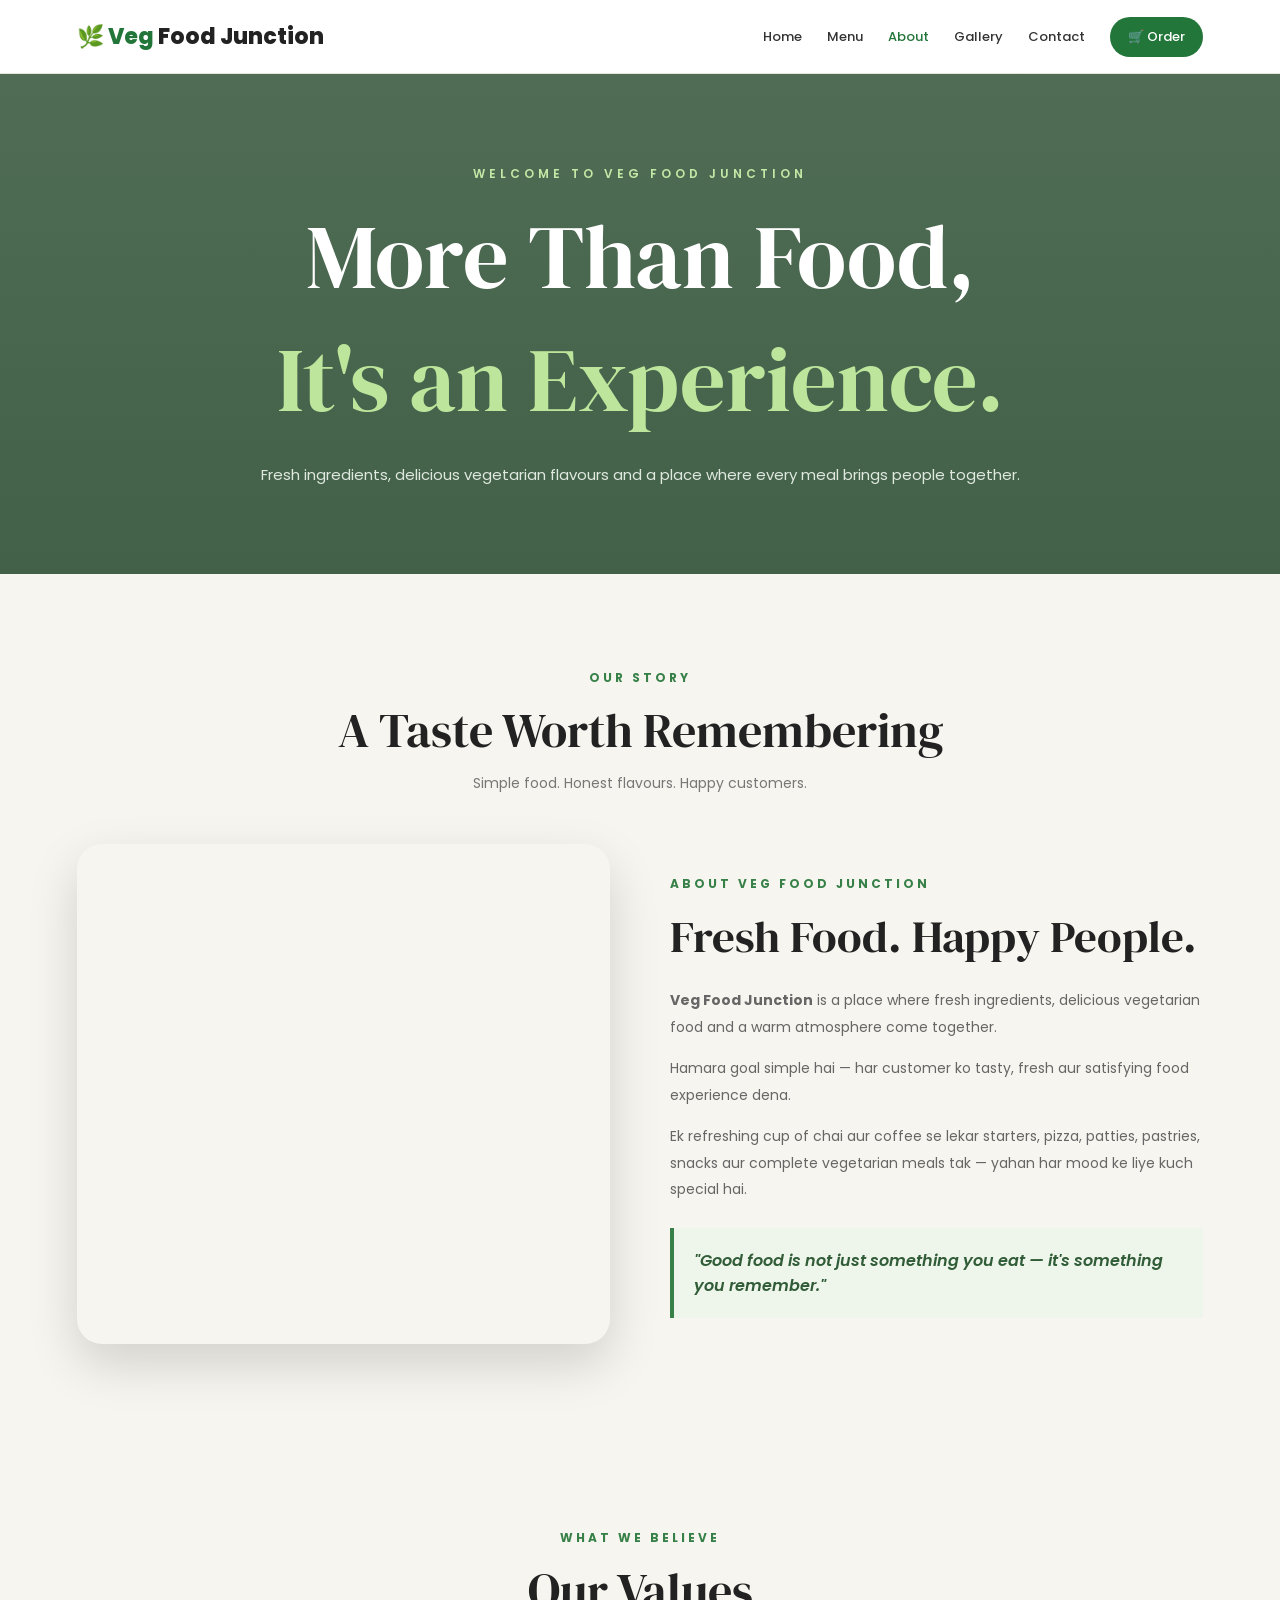
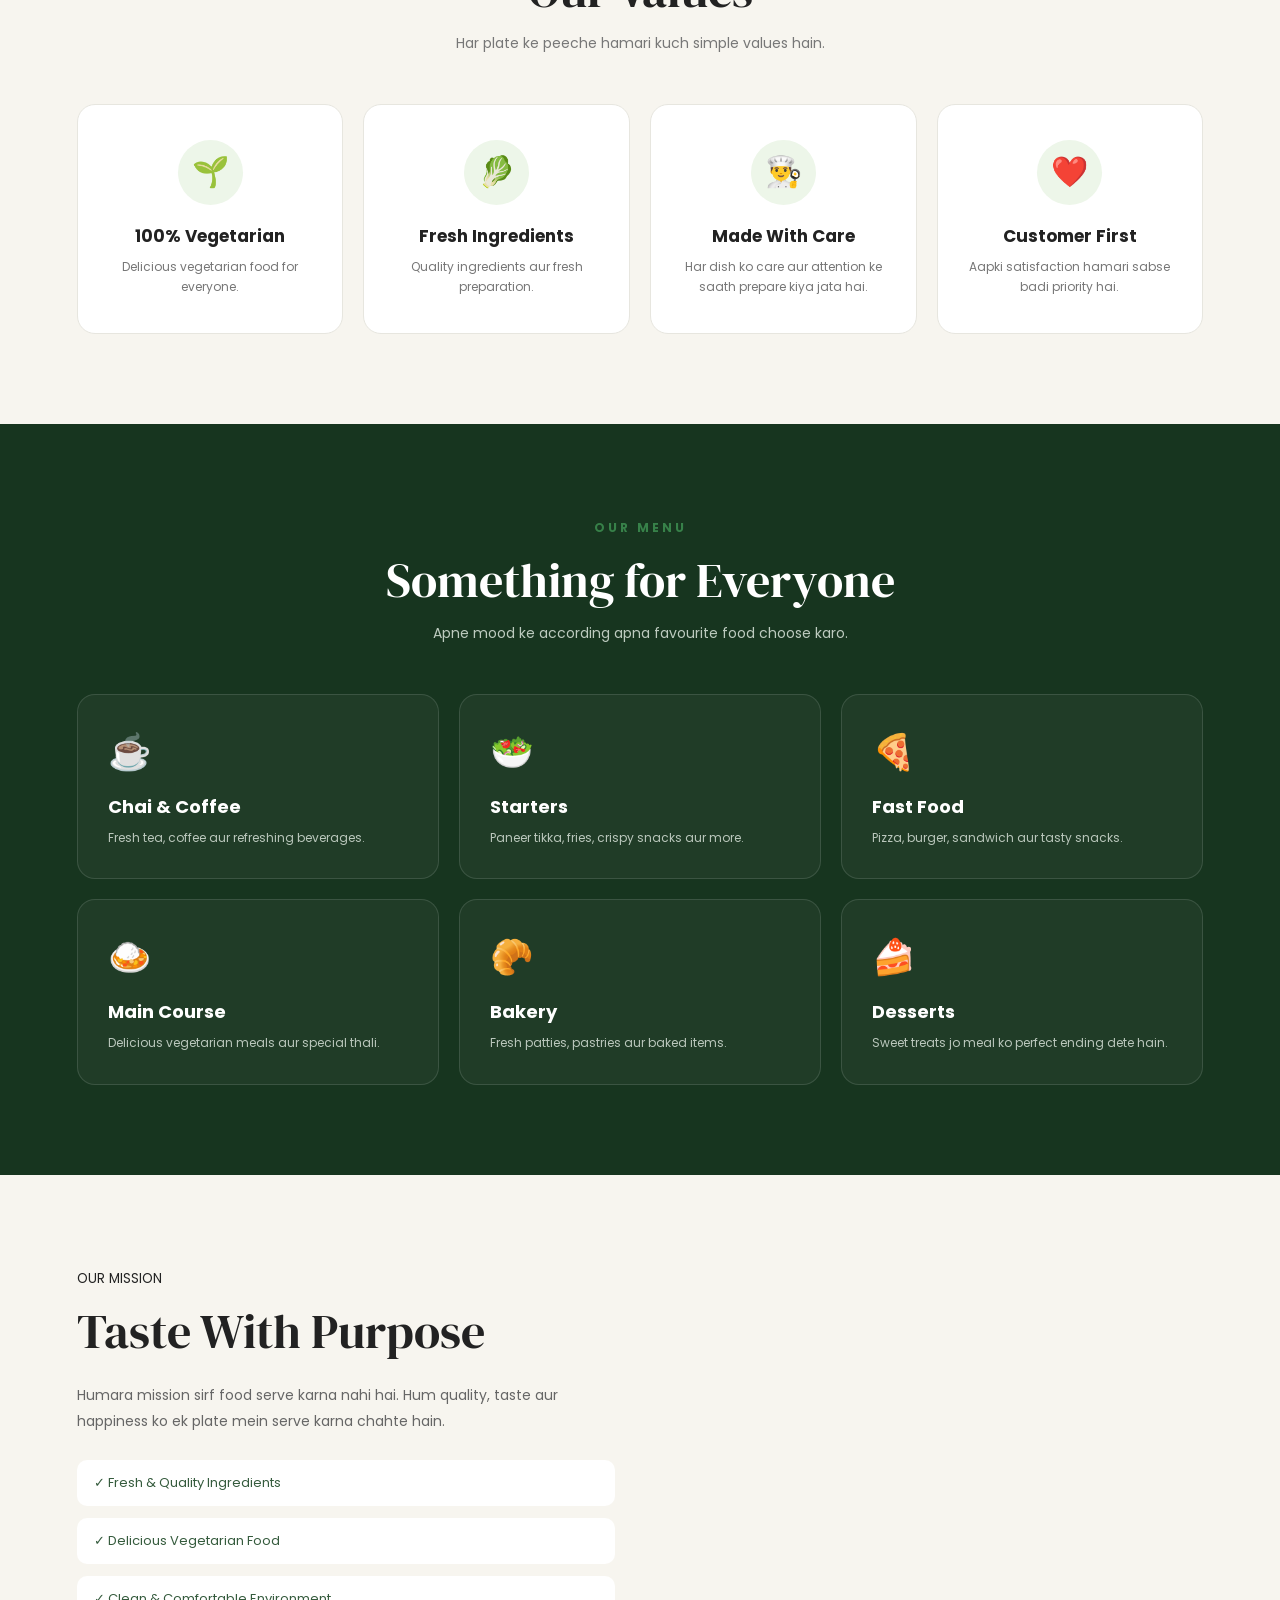
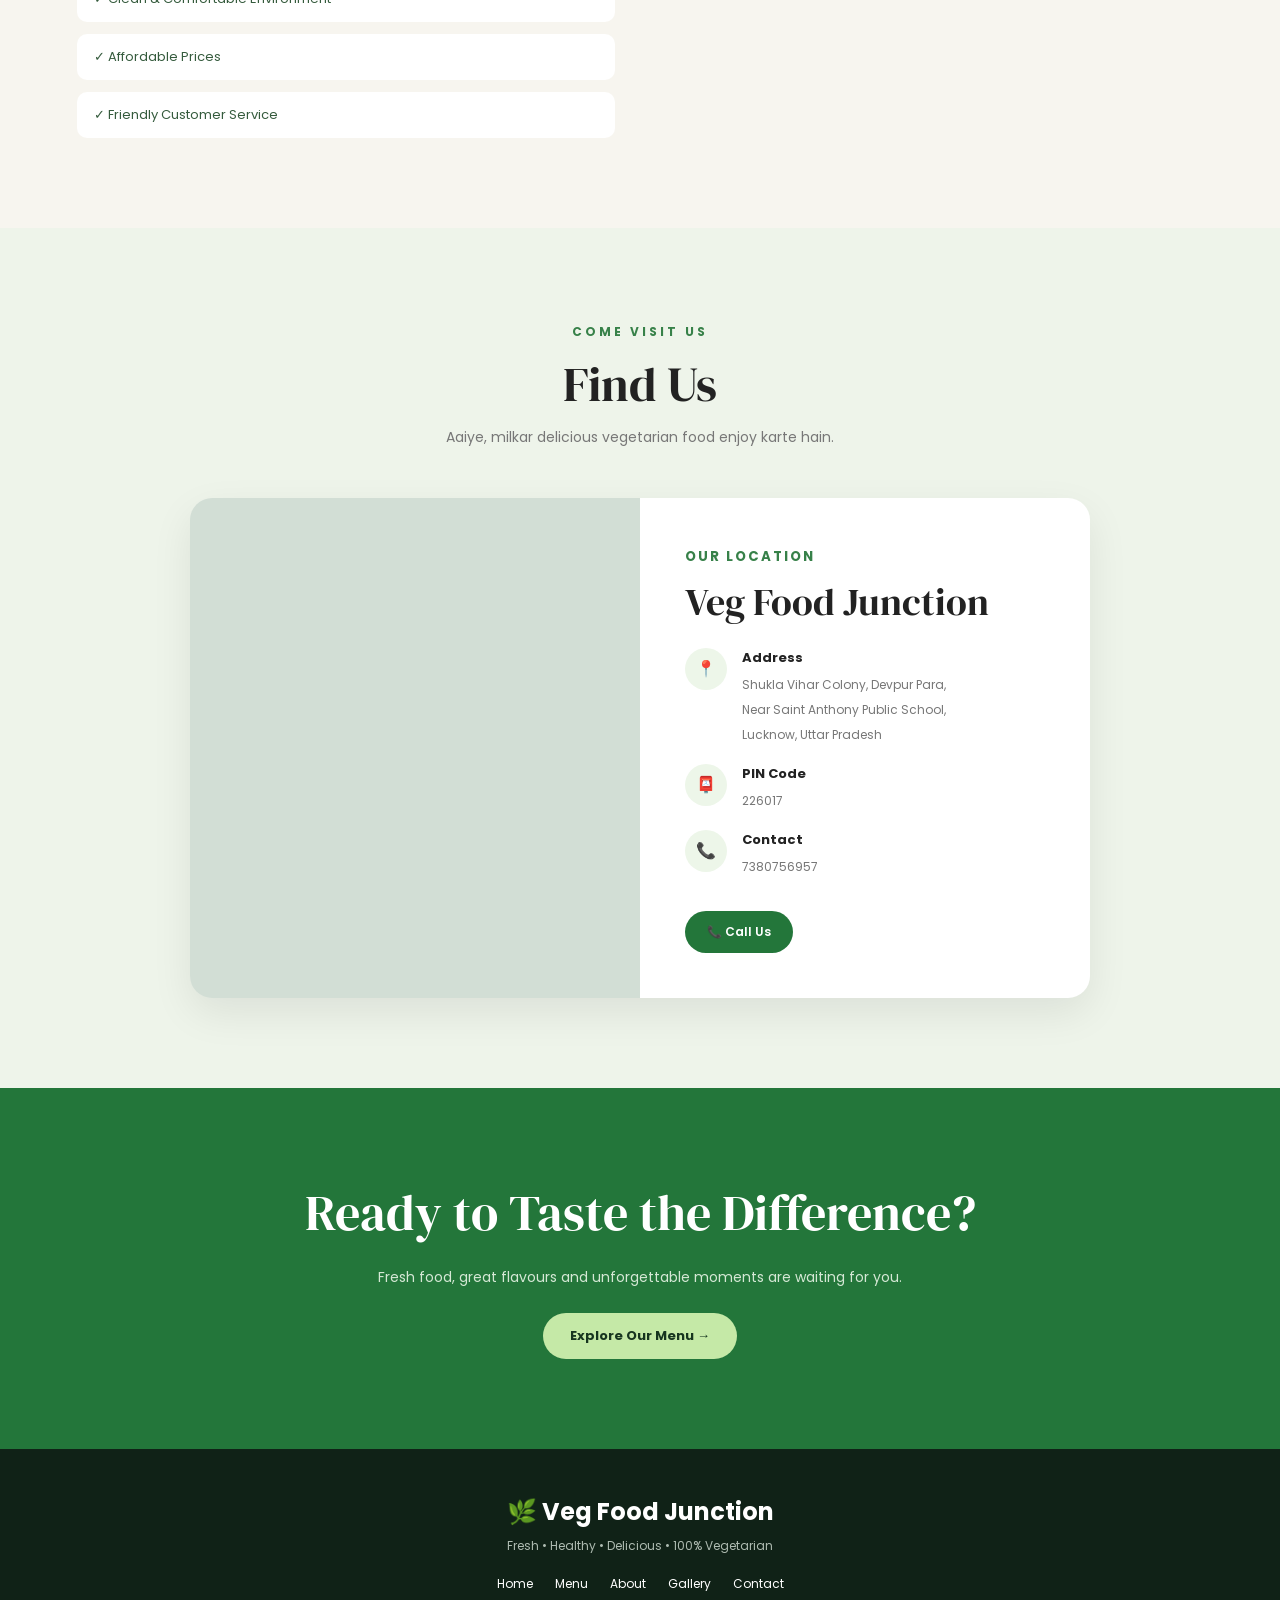
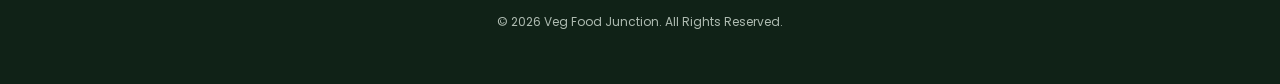
==== about.html @ fdd5e4e9 "Add files via upload" ====
<!DOCTYPE html>
<html lang="en">

<head>

    <meta charset="UTF-8">

    <meta name="viewport"
        content="width=device-width, initial-scale=1.0">

    <title>About Us | Veg Food Junction</title>

    <link rel="preconnect"
        href="https://fonts.googleapis.com">

    <link rel="preconnect"
        href="https://fonts.gstatic.com"
        crossorigin>

    <link href="https://fonts.googleapis.com/css2?family=DM+Serif+Display&family=Poppins:wght@300;400;500;600;700;800&display=swap"
        rel="stylesheet">


    <style>

        * {
            margin: 0;
            padding: 0;
            box-sizing: border-box;
        }

        html {
            scroll-behavior: smooth;
        }

        body {
            font-family: "Poppins", sans-serif;
            background: #f7f5ef;
            color: #222;
        }

        a {
            text-decoration: none;
        }


        /* ===============================
           NAVBAR
        =============================== */

        .navbar {

            height: 74px;

            padding: 0 6%;

            display: flex;

            align-items: center;

            justify-content: space-between;

            background: white;

            border-bottom: 1px solid #e7e4dc;

            position: sticky;

            top: 0;

            z-index: 1000;

        }


        .logo {

            font-size: 22px;

            font-weight: 800;

            color: #23763a;

        }


        .logo span {

            color: #222;

        }


        nav {

            display: flex;

            align-items: center;

            gap: 25px;

        }


        nav a {

            color: #333;

            font-size: 13px;

            font-weight: 500;

            transition: 0.3s;

        }


        nav a:hover,

        nav a.active {

            color: #23763a;

        }


        .order-btn {

            background: #23763a;

            color: white !important;

            padding: 10px 18px;

            border-radius: 30px;

        }


        /* ===============================
           HERO
        =============================== */

        .hero {

            min-height: 500px;

            display: flex;

            align-items: center;

            justify-content: center;

            text-align: center;

            padding: 80px 20px;

            color: white;

            background:

                linear-gradient(

                    rgba(15,55,25,0.72),

                    rgba(15,55,25,0.78)

                ),

                url("https://images.unsplash.com/photo-1515003197210-e0cd71810b5f?auto=format&fit=crop&w=1800&q=85");

            background-size: cover;

            background-position: center;

        }


        .hero-content {

            max-width: 800px;

        }


        .hero small {

            letter-spacing: 4px;

            color: #c4e8a5;

            font-size: 12px;

            font-weight: 600;

        }


        .hero h1 {

            font-family: "DM Serif Display", serif;

            font-size: clamp(55px, 8vw, 90px);

            font-weight: 400;

            margin: 10px 0 20px;

        }


        .hero h1 span {

            color: #bde69c;

        }


        .hero p {

            color: #e0e9e0;

            line-height: 1.8;

            font-size: 15px;

        }


        /* ===============================
           COMMON SECTION
        =============================== */

        .section {

            padding: 90px 6%;

        }


        .container {

            max-width: 1200px;

            margin: auto;

        }


        .section-title {

            text-align: center;

            margin-bottom: 50px;

        }


        .section-title small {

            color: #378149;

            letter-spacing: 3px;

            font-size: 12px;

            font-weight: 700;

        }


        .section-title h2 {

            font-family: "DM Serif Display", serif;

            font-size: 48px;

            font-weight: 400;

            margin: 8px 0 10px;

        }


        .section-title p {

            color: #777;

            font-size: 14px;

        }


        /* ===============================
           ABOUT STORY
        =============================== */

        .about-grid {

            display: grid;

            grid-template-columns: 1fr 1fr;

            gap: 60px;

            align-items: center;

        }


        .about-image {

            height: 500px;

            border-radius: 25px;

            background:

                url("https://images.unsplash.com/photo-1601050690597-df0568f70950?auto=format&fit=crop&w=1000&q=85");

            background-size: cover;

            background-position: center;

            box-shadow:

                0 20px 50px rgba(0,0,0,0.15);

        }


        .about-content small {

            color: #378149;

            font-size: 12px;

            letter-spacing: 3px;

            font-weight: 700;

        }


        .about-content h2 {

            font-family: "DM Serif Display", serif;

            font-size: 45px;

            font-weight: 400;

            margin: 10px 0 20px;

        }


        .about-content p {

            color: #666;

            font-size: 14px;

            line-height: 1.9;

            margin-bottom: 15px;

        }


        .quote {

            margin-top: 25px;

            padding: 20px;

            border-left: 4px solid #378149;

            background: #eef5ea;

            color: #315c38;

            font-weight: 600;

            font-style: italic;

        }


        /* ===============================
           VALUES
        =============================== */

        .values {

            display: grid;

            grid-template-columns:

                repeat(4, 1fr);

            gap: 20px;

        }


        .value-card {

            background: white;

            padding: 35px 25px;

            text-align: center;

            border-radius: 18px;

            border: 1px solid #e7e6df;

            transition: 0.35s;

        }


        .value-card:hover {

            transform: translateY(-8px);

            box-shadow:

                0 15px 35px rgba(0,0,0,0.08);

        }


        .value-icon {

            width: 65px;

            height: 65px;

            display: flex;

            align-items: center;

            justify-content: center;

            margin: auto auto 18px;

            border-radius: 50%;

            background: #edf6e9;

            font-size: 30px;

        }


        .value-card h3 {

            font-size: 17px;

            margin-bottom: 8px;

        }


        .value-card p {

            color: #777;

            font-size: 12px;

            line-height: 1.7;

        }


        /* ===============================
           WHAT WE OFFER
        =============================== */

        .offer-section {

            background: #17351f;

            color: white;

        }


        .offer-section .section-title h2 {

            color: white;

        }


        .offer-section .section-title p {

            color: #bdcbbf;

        }


        .offers {

            display: grid;

            grid-template-columns:

                repeat(3, 1fr);

            gap: 20px;

        }


        .offer {

            padding: 30px;

            border: 1px solid rgba(255,255,255,0.12);

            border-radius: 18px;

            background:

                rgba(255,255,255,0.04);

            transition: 0.3s;

        }


        .offer:hover {

            background:

                rgba(255,255,255,0.08);

            transform: translateY(-5px);

        }


        .offer-icon {

            font-size: 35px;

            margin-bottom: 15px;

        }


        .offer h3 {

            margin-bottom: 8px;

            font-size: 18px;

        }


        .offer p {

            color: #bac7bc;

            font-size: 12px;

            line-height: 1.7;

        }


        /* ===============================
           MISSION
        =============================== */

        .mission {

            display: grid;

            grid-template-columns: 1fr 1fr;

            gap: 50px;

            align-items: center;

        }


        .mission-content h2 {

            font-family:

                "DM Serif Display", serif;

            font-size: 48px;

            font-weight: 400;

            margin: 8px 0 18px;

        }


        .mission-content p {

            color: #666;

            font-size: 14px;

            line-height: 1.9;

        }


        .mission-list {

            margin-top: 25px;

            display: grid;

            gap: 12px;

        }


        .mission-list div {

            padding: 13px 17px;

            background: white;

            border-radius: 10px;

            font-size: 13px;

            color: #355b3d;

        }


        .mission-image {

            min-height: 400px;

            border-radius: 25px;

            background:

                url("https://images.unsplash.com/photo-1547592180-85f173990554?auto=format&fit=crop&w=1000&q=85");

            background-size: cover;

            background-position: center;

        }


        /* ===============================
           LOCATION
        =============================== */

        .location-section {

            background: #eef4ea;

        }


        .location-card {

            max-width: 900px;

            margin: auto;

            display: grid;

            grid-template-columns: 1fr 1fr;

            background: white;

            border-radius: 22px;

            overflow: hidden;

            box-shadow:

                0 15px 40px rgba(0,0,0,0.08);

        }


        .location-map {

            min-height: 350px;

            background:

                linear-gradient(

                    rgba(30,90,45,0.2),

                    rgba(30,90,45,0.2)

                ),

                url("https://images.unsplash.com/photo-1524666041070-9d87656c25bb?auto=format&fit=crop&w=900&q=80");

            background-size: cover;

            background-position: center;

        }


        .location-info {

            padding: 45px;

        }


        .location-info small {

            color: #378149;

            letter-spacing: 2px;

            font-weight: 700;

        }


        .location-info h2 {

            font-family:

                "DM Serif Display", serif;

            font-size: 38px;

            font-weight: 400;

            margin: 8px 0 20px;

        }


        .info-item {

            display: flex;

            gap: 15px;

            margin: 18px 0;

        }


        .info-icon {

            width: 42px;

            height: 42px;

            min-width: 42px;

            background: #edf6e9;

            border-radius: 50%;

            display: flex;

            align-items: center;

            justify-content: center;

        }


        .info-item strong {

            display: block;

            font-size: 13px;

            margin-bottom: 3px;

        }


        .info-item span,

        .info-item a {

            color: #777;

            font-size: 12px;

            line-height: 1.6;

        }


        .call-btn {

            display: inline-block;

            margin-top: 15px;

            background: #23763a;

            color: white;

            padding: 12px 22px;

            border-radius: 30px;

            font-size: 12px;

            font-weight: 600;

        }


        /* ===============================
           CTA
        =============================== */

        .cta {

            text-align: center;

            padding: 90px 20px;

            background: #23763a;

            color: white;

        }


        .cta h2 {

            font-family:

                "DM Serif Display", serif;

            font-size: 50px;

            font-weight: 400;

            margin-bottom: 20px;

        }


        .cta p {

            color: #d5e8d5;

            font-size: 14px;

            margin-bottom: 25px;

        }


        .cta a {

            display: inline-block;

            background: #c5e9a7;

            color: #17351f;

            padding: 13px 27px;

            border-radius: 30px;

            font-size: 13px;

            font-weight: 700;

        }


        /* ===============================
           FOOTER
        =============================== */

        footer {

            background: #102217;

            color: white;

            text-align: center;

            padding: 45px 20px;

        }


        footer p {

            color: #aebbb1;

            font-size: 12px;

            margin: 8px;

        }


        .footer-links {

            display: flex;

            justify-content: center;

            gap: 22px;

            flex-wrap: wrap;

            margin: 20px 0;

        }


        .footer-links a {

            color: white;

            font-size: 12px;

        }


        .footer-links a:hover {

            color: #b9e493;

        }


        /* ===============================
           RESPONSIVE
        =============================== */

        @media(max-width:900px) {

            .about-grid,

            .mission {

                grid-template-columns: 1fr;

            }


            .values {

                grid-template-columns:

                    repeat(2,1fr);

            }


            .offers {

                grid-template-columns:

                    repeat(2,1fr);

            }


            .location-card {

                grid-template-columns: 1fr;

            }

        }


        @media(max-width:600px) {

            .navbar {

                height: auto;

                padding: 18px;

                flex-direction: column;

                gap: 15px;

            }


            nav {

                flex-wrap: wrap;

                justify-content: center;

                gap: 12px;

            }


            nav a {

                font-size: 10px;

            }


            .hero {

                min-height: 450px;

            }


            .hero h1 {

                font-size: 55px;

            }


            .section {

                padding: 65px 5%;

            }


            .section-title h2 {

                font-size: 38px;

            }


            .about-image {

                height: 350px;

            }


            .values,

            .offers {

                grid-template-columns: 1fr;

            }


            .mission-content h2 {

                font-size: 38px;

            }


            .location-info {

                padding: 30px 25px;

            }


            .cta h2 {

                font-size: 38px;

            }

        }

    </style>

</head>


<body>


<!-- ===============================
     NAVBAR
=============================== -->

<header class="navbar">

    <div class="logo">

        🌿 Veg <span>Food Junction</span>

    </div>


    <nav>

        <a href="index.html">
            Home
        </a>

        <a href="menu.html">
            Menu
        </a>

        <a href="about.html"
           class="active">
            About
        </a>

        <a href="gallery.html">
            Gallery
        </a>

        <a href="contact.html">
            Contact
        </a>

        <a href="order.html"
           class="order-btn">
            🛒 Order
        </a>

    </nav>

</header>



<!-- ===============================
     HERO
=============================== -->

<section class="hero">

    <div class="hero-content">

        <small>
            WELCOME TO VEG FOOD JUNCTION
        </small>

        <h1>

            More Than Food,
            <span>It's an Experience.</span>

        </h1>

        <p>

            Fresh ingredients, delicious vegetarian
            flavours and a place where every meal
            brings people together.

        </p>

    </div>

</section>



<!-- ===============================
     OUR STORY
=============================== -->

<section class="section">

    <div class="container">

        <div class="section-title">

            <small>
                OUR STORY
            </small>

            <h2>
                A Taste Worth Remembering
            </h2>

            <p>
                Simple food. Honest flavours.
                Happy customers.
            </p>

        </div>


        <div class="about-grid">


            <div class="about-image">
            </div>


            <div class="about-content">

                <small>
                    ABOUT VEG FOOD JUNCTION
                </small>

                <h2>
                    Fresh Food.
                    Happy People.
                </h2>


                <p>

                    <strong>Veg Food Junction</strong>
                    is a place where fresh ingredients,
                    delicious vegetarian food and a warm
                    atmosphere come together.

                </p>


                <p>

                    Hamara goal simple hai —
                    har customer ko tasty, fresh aur
                    satisfying food experience dena.

                </p>


                <p>

                    Ek refreshing cup of chai aur coffee
                    se lekar starters, pizza, patties,
                    pastries, snacks aur complete
                    vegetarian meals tak — yahan har
                    mood ke liye kuch special hai.

                </p>


                <div class="quote">

                    "Good food is not just something
                    you eat — it's something you remember."

                </div>

            </div>

        </div>

    </div>

</section>



<!-- ===============================
     OUR VALUES
=============================== -->

<section class="section">

    <div class="container">

        <div class="section-title">

            <small>
                WHAT WE BELIEVE
            </small>

            <h2>
                Our Values
            </h2>

            <p>
                Har plate ke peeche hamari kuch simple
                values hain.
            </p>

        </div>


        <div class="values">


            <div class="value-card">

                <div class="value-icon">
                    🌱
                </div>

                <h3>
                    100% Vegetarian
                </h3>

                <p>
                    Delicious vegetarian food
                    for everyone.
                </p>

            </div>


            <div class="value-card">

                <div class="value-icon">
                    🥬
                </div>

                <h3>
                    Fresh Ingredients
                </h3>

                <p>
                    Quality ingredients aur
                    fresh preparation.
                </p>

            </div>


            <div class="value-card">

                <div class="value-icon">
                    👨‍🍳
                </div>

                <h3>
                    Made With Care
                </h3>

                <p>
                    Har dish ko care aur
                    attention ke saath prepare kiya jata hai.
                </p>

            </div>


            <div class="value-card">

                <div class="value-icon">
                    ❤️
                </div>

                <h3>
                    Customer First
                </h3>

                <p>
                    Aapki satisfaction hamari
                    sabse badi priority hai.
                </p>

            </div>

        </div>

    </div>

</section>



<!-- ===============================
     WHAT WE OFFER
=============================== -->

<section class="section offer-section">

    <div class="container">

        <div class="section-title">

            <small>
                OUR MENU
            </small>

            <h2>
                Something for Everyone
            </h2>

            <p>
                Apne mood ke according apna
                favourite food choose karo.
            </p>

        </div>


        <div class="offers">


            <div class="offer">

                <div class="offer-icon">
                    ☕
                </div>

                <h3>
                    Chai & Coffee
                </h3>

                <p>
                    Fresh tea, coffee aur
                    refreshing beverages.
                </p>

            </div>


            <div class="offer">

                <div class="offer-icon">
                    🥗
                </div>

                <h3>
                    Starters
                </h3>

                <p>
                    Paneer tikka, fries,
                    crispy snacks aur more.
                </p>

            </div>


            <div class="offer">

                <div class="offer-icon">
                    🍕
                </div>

                <h3>
                    Fast Food
                </h3>

                <p>
                    Pizza, burger, sandwich
                    aur tasty snacks.
                </p>

            </div>


            <div class="offer">

                <div class="offer-icon">
                    🍛
                </div>

                <h3>
                    Main Course
                </h3>

                <p>
                    Delicious vegetarian meals
                    aur special thali.
                </p>

            </div>


            <div class="offer">

                <div class="offer-icon">
                    🥐
                </div>

                <h3>
                    Bakery
                </h3>

                <p>
                    Fresh patties, pastries
                    aur baked items.
                </p>

            </div>


            <div class="offer">

                <div class="offer-icon">
                    🍰
                </div>

                <h3>
                    Desserts
                </h3>

                <p>
                    Sweet treats jo meal ko
                    perfect ending dete hain.
                </p>

            </div>

        </div>

    </div>

</section>



<!-- ===============================
     MISSION
=============================== -->

<section class="section">

    <div class="container">

        <div class="mission">


            <div class="mission-content">

                <small>
                    OUR MISSION
                </small>

                <h2>
                    Taste With Purpose
                </h2>

                <p>

                    Humara mission sirf food serve
                    karna nahi hai. Hum quality,
                    taste aur happiness ko ek plate
                    mein serve karna chahte hain.

                </p>


                <div class="mission-list">

                    <div>
                        ✓ Fresh & Quality Ingredients
                    </div>

                    <div>
                        ✓ Delicious Vegetarian Food
                    </div>

                    <div>
                        ✓ Clean & Comfortable Environment
                    </div>

                    <div>
                        ✓ Affordable Prices
                    </div>

                    <div>
                        ✓ Friendly Customer Service
                    </div>

                </div>

            </div>


            <div class="mission-image">
            </div>

        </div>

    </div>

</section>



<!-- ===============================
     LOCATION
=============================== -->

<section class="section location-section">

    <div class="container">


        <div class="section-title">

            <small>
                COME VISIT US
            </small>

            <h2>
                Find Us
            </h2>

            <p>
                Aaiye, milkar delicious vegetarian
                food enjoy karte hain.
            </p>

        </div>


        <div class="location-card">


            <div class="location-map">
            </div>


            <div class="location-info">

                <small>
                    OUR LOCATION
                </small>

                <h2>
                    Veg Food Junction
                </h2>


                <div class="info-item">

                    <div class="info-icon">
                        📍
                    </div>

                    <div>

                        <strong>
                            Address
                        </strong>

                        <span>

                            Shukla Vihar Colony,
                            Devpur Para,<br>

                            Near Saint Anthony
                            Public School,<br>

                            Lucknow, Uttar Pradesh

                        </span>

                    </div>

                </div>


                <div class="info-item">

                    <div class="info-icon">
                        📮
                    </div>

                    <div>

                        <strong>
                            PIN Code
                        </strong>

                        <span>
                            226017
                        </span>

                    </div>

                </div>


                <div class="info-item">

                    <div class="info-icon">
                        📞
                    </div>

                    <div>

                        <strong>
                            Contact
                        </strong>

                        <a href="tel:7380756957">

                            7380756957

                        </a>

                    </div>

                </div>


                <a href="tel:7380756957"
                   class="call-btn">

                    📞 Call Us

                </a>

            </div>

        </div>

    </div>

</section>



<!-- ===============================
     CTA
=============================== -->

<section class="cta">

    <h2>
        Ready to Taste the Difference?
    </h2>

    <p>
        Fresh food, great flavours and
        unforgettable moments are waiting for you.
    </p>

    <a href="menu.html">
        Explore Our Menu →
    </a>

</section>



<!-- ===============================
     FOOTER
=============================== -->

<footer>

    <h2>
        🌿 Veg Food Junction
    </h2>

    <p>
        Fresh • Healthy • Delicious • 100% Vegetarian
    </p>


    <div class="footer-links">

        <a href="index.html">
            Home
        </a>

        <a href="menu.html">
            Menu
        </a>

        <a href="about.html">
            About
        </a>

        <a href="gallery.html">
            Gallery
        </a>

        <a href="contact.html">
            Contact
        </a>

    </div>


    <p>
        © 2026 Veg Food Junction.
        All Rights Reserved.
    </p>

</footer>


</body>

</html>
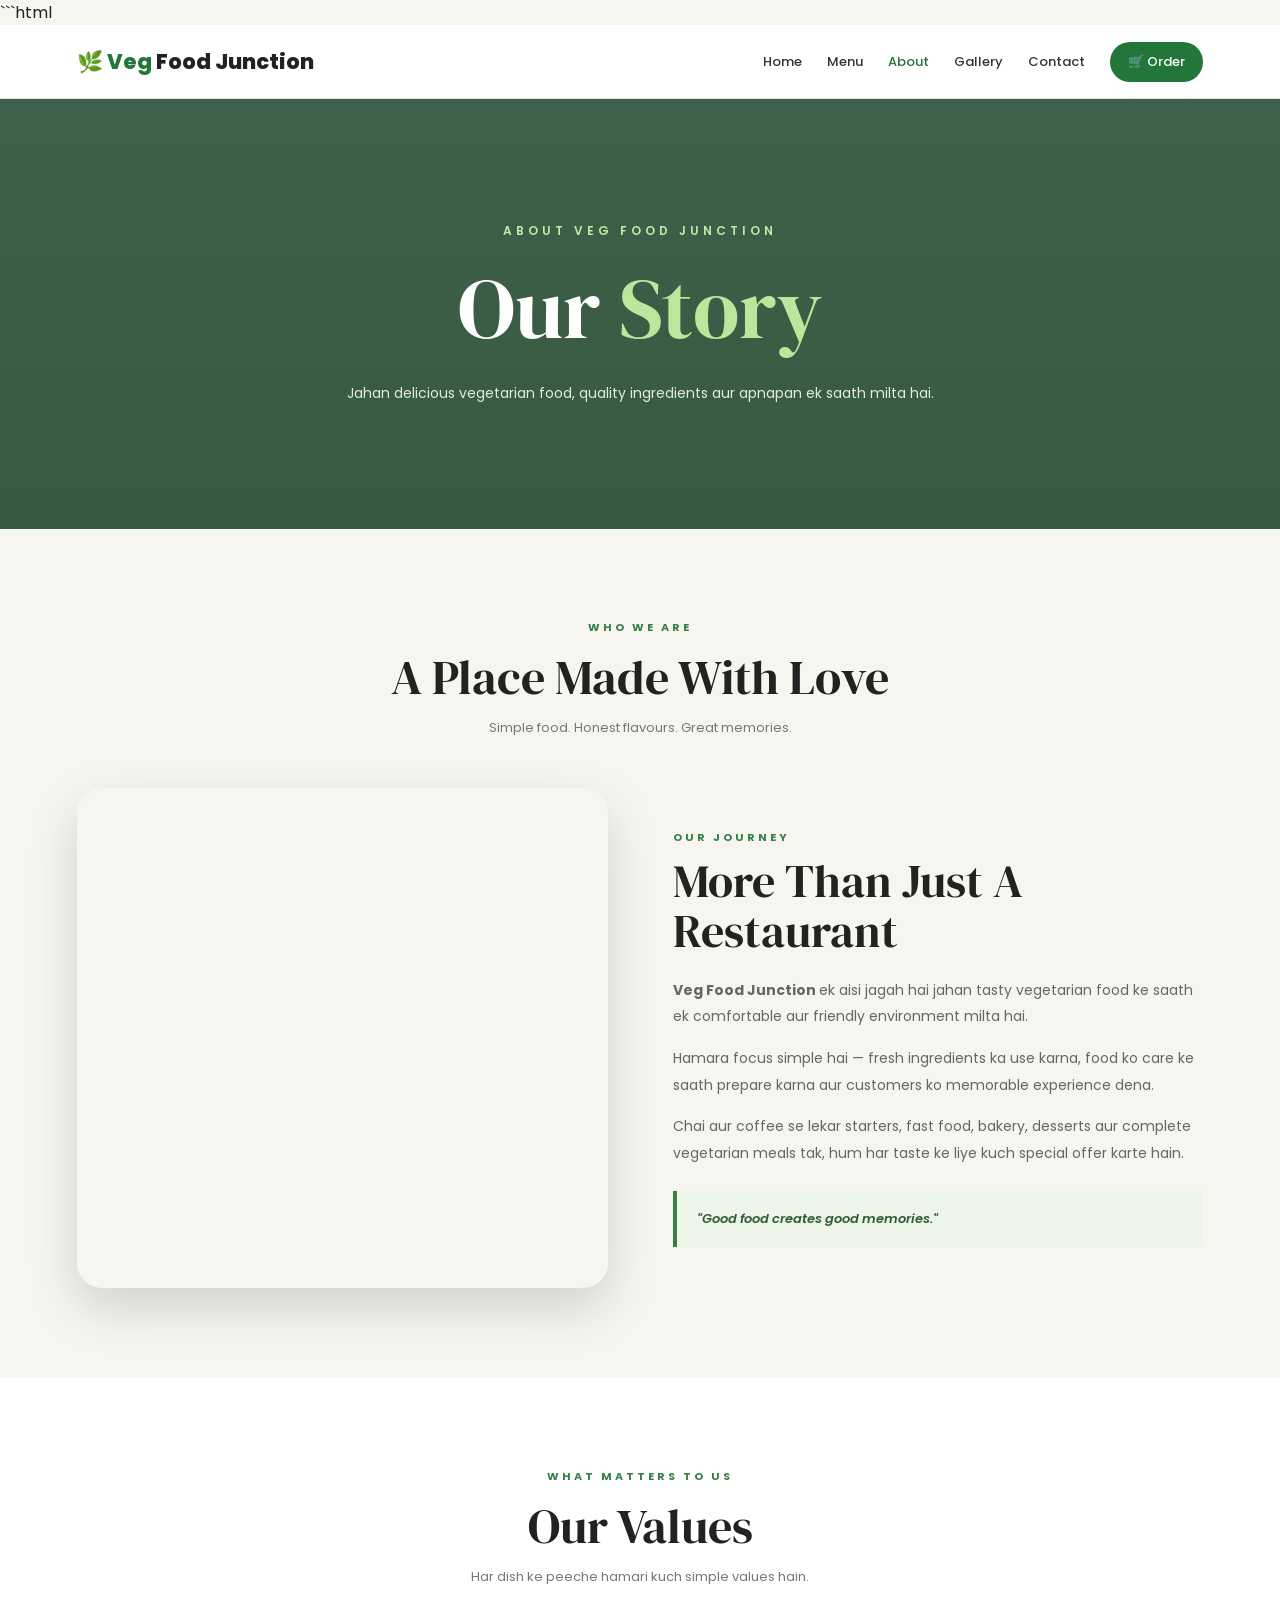
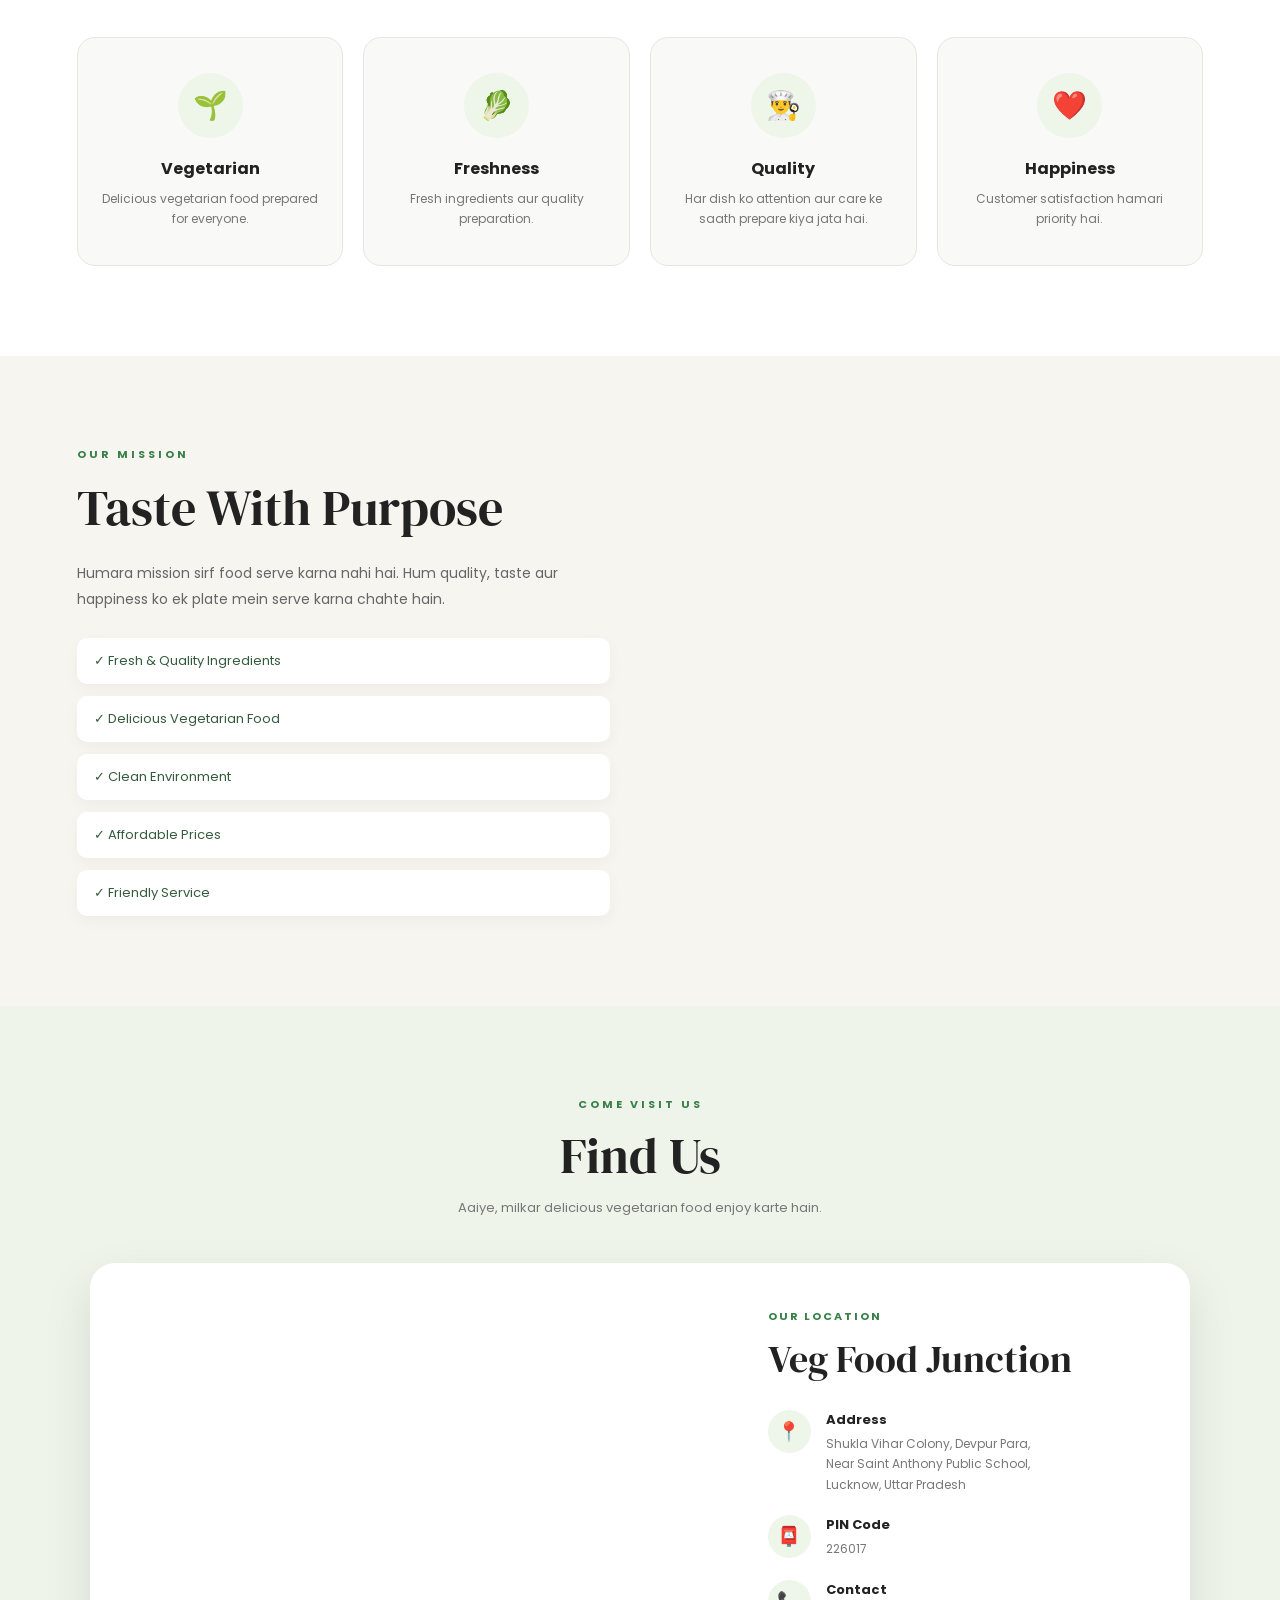
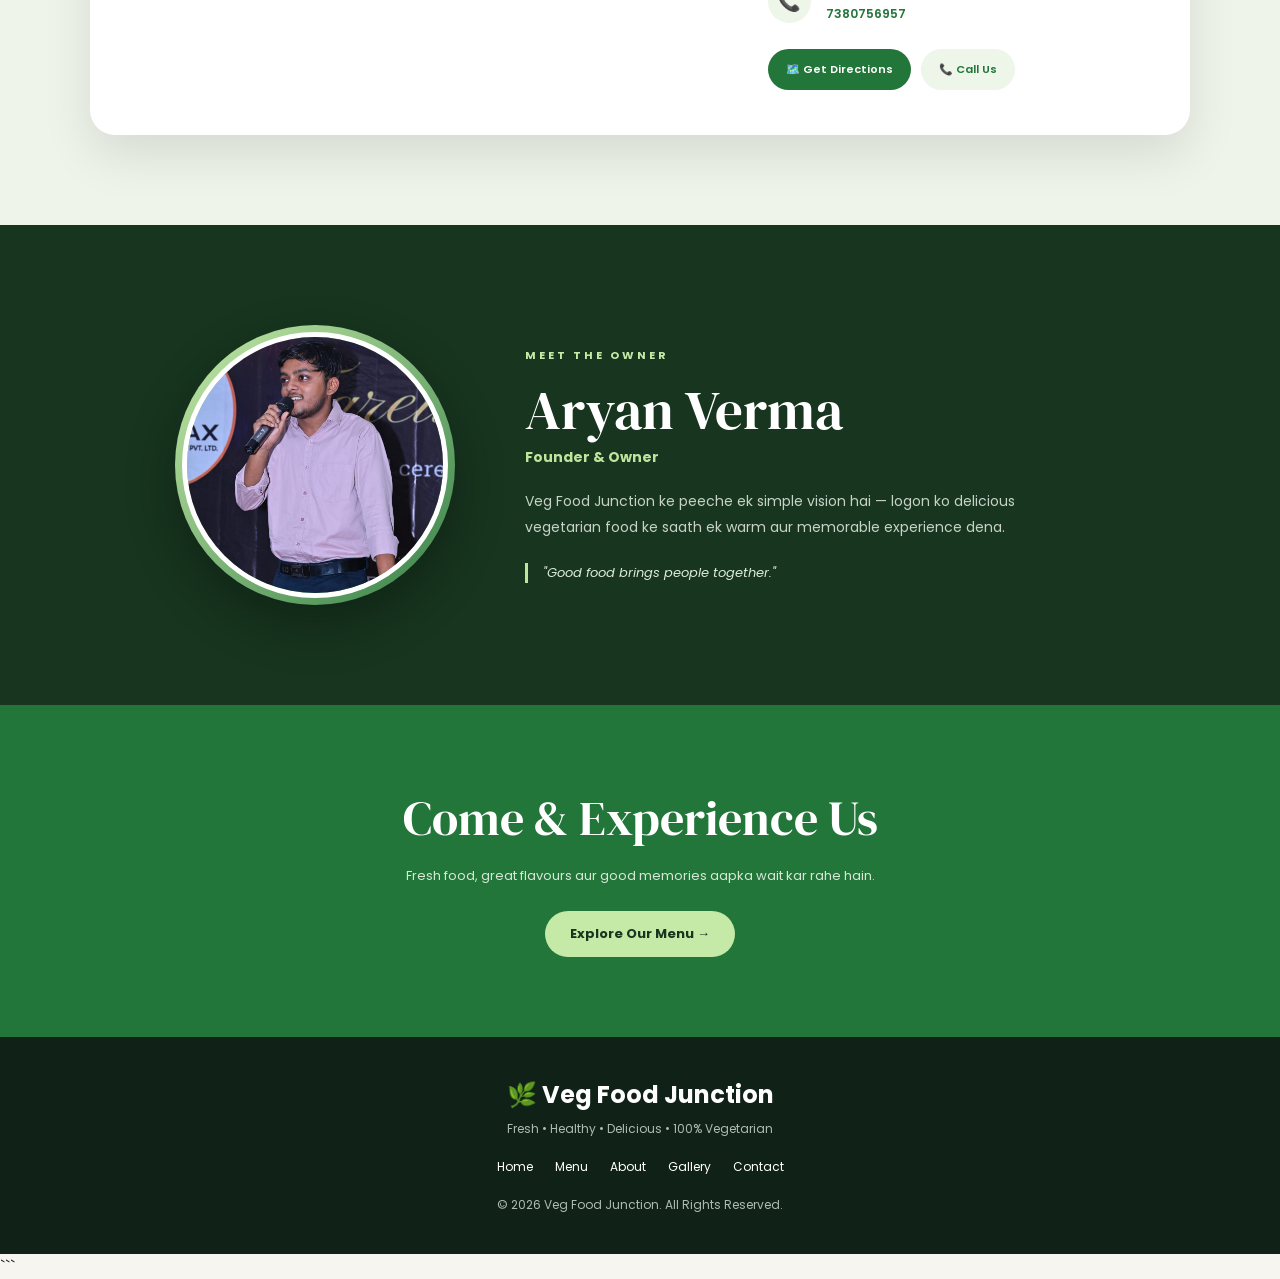
==== commit 60f9396b: "Add files via upload" ====
--- a/about.html
+++ b/about.html
@@ -1,3 +1,4 @@
+```html
 <!DOCTYPE html>
 <html lang="en">
 
@@ -6,22 +7,26 @@
     <meta charset="UTF-8">
 
     <meta name="viewport"
-        content="width=device-width, initial-scale=1.0">
+          content="width=device-width, initial-scale=1.0">
 
     <title>About Us | Veg Food Junction</title>
 
+    <!-- Google Fonts -->
+    <link rel="preconnect" href="https://fonts.googleapis.com">
+
     <link rel="preconnect"
-        href="https://fonts.googleapis.com">
-
-    <link rel="preconnect"
-        href="https://fonts.gstatic.com"
-        crossorigin>
+          href="https://fonts.gstatic.com"
+          crossorigin>
 
     <link href="https://fonts.googleapis.com/css2?family=DM+Serif+Display&family=Poppins:wght@300;400;500;600;700;800&display=swap"
-        rel="stylesheet">
+          rel="stylesheet">
 
 
     <style>
+
+        /* =====================================
+           RESET
+        ===================================== */
 
         * {
             margin: 0;
@@ -44,9 +49,9 @@
         }
 
 
-        /* ===============================
+        /* =====================================
            NAVBAR
-        =============================== */
+        ===================================== */
 
         .navbar {
 
@@ -60,935 +65,1052 @@
 
             justify-content: space-between;
 
+            background: #ffffff;
+
+            border-bottom: 1px solid #e5e2da;
+
+            position: sticky;
+
+            top: 0;
+
+            z-index: 1000;
+        }
+
+
+        .logo {
+
+            font-size: 21px;
+
+            font-weight: 800;
+
+            color: #23763a;
+        }
+
+
+        .logo span {
+
+            color: #222;
+        }
+
+
+        nav {
+
+            display: flex;
+
+            align-items: center;
+
+            gap: 25px;
+        }
+
+
+        nav a {
+
+            color: #333;
+
+            font-size: 13px;
+
+            font-weight: 500;
+
+            transition: .3s;
+        }
+
+
+        nav a:hover,
+        nav a.active {
+
+            color: #23763a;
+        }
+
+
+        .order-btn {
+
+            background: #23763a;
+
+            color: white !important;
+
+            padding: 10px 18px;
+
+            border-radius: 30px;
+        }
+
+
+        /* =====================================
+           ABOUT HERO
+        ===================================== */
+
+        .about-hero {
+
+            min-height: 430px;
+
+            display: flex;
+
+            align-items: center;
+
+            justify-content: center;
+
+            text-align: center;
+
+            padding: 70px 20px;
+
+            color: white;
+
+            background:
+
+                linear-gradient(
+                    rgba(12,55,26,.78),
+                    rgba(12,55,26,.82)
+                ),
+
+                url("https://images.unsplash.com/photo-1515003197210-e0cd71810b5f?auto=format&fit=crop&w=1800&q=85");
+
+            background-size: cover;
+
+            background-position: center;
+        }
+
+
+        .about-hero-content {
+
+            max-width: 800px;
+        }
+
+
+        .about-hero small {
+
+            color: #c4e8a5;
+
+            letter-spacing: 4px;
+
+            font-size: 12px;
+
+            font-weight: 600;
+        }
+
+
+        .about-hero h1 {
+
+            font-family: "DM Serif Display", serif;
+
+            font-size: clamp(55px,8vw,85px);
+
+            font-weight: 400;
+
+            margin: 10px 0 15px;
+        }
+
+
+        .about-hero h1 span {
+
+            color: #bde69c;
+        }
+
+
+        .about-hero p {
+
+            color: #e1ebe2;
+
+            font-size: 14px;
+
+            line-height: 1.8;
+        }
+
+
+        /* =====================================
+           COMMON SECTION
+        ===================================== */
+
+        .section {
+
+            padding: 90px 6%;
+        }
+
+
+        .container {
+
+            max-width: 1150px;
+
+            margin: auto;
+        }
+
+
+        .title {
+
+            text-align: center;
+
+            margin-bottom: 50px;
+        }
+
+
+        .title small {
+
+            color: #378149;
+
+            letter-spacing: 3px;
+
+            font-size: 11px;
+
+            font-weight: 700;
+        }
+
+
+        .title h2 {
+
+            font-family: "DM Serif Display", serif;
+
+            font-size: 48px;
+
+            font-weight: 400;
+
+            margin: 8px 0;
+        }
+
+
+        .title p {
+
+            color: #777;
+
+            font-size: 13px;
+        }
+
+
+        /* =====================================
+           OUR STORY
+        ===================================== */
+
+        .story {
+
+            display: grid;
+
+            grid-template-columns: 1fr 1fr;
+
+            gap: 65px;
+
+            align-items: center;
+        }
+
+
+        .story-image {
+
+            height: 500px;
+
+            border-radius: 25px;
+
+            background:
+
+                url("https://images.unsplash.com/photo-1601050690597-df0568f70950?auto=format&fit=crop&w=1000&q=85");
+
+            background-size: cover;
+
+            background-position: center;
+
+            box-shadow:
+                0 20px 50px rgba(0,0,0,.15);
+        }
+
+
+        .story-content small {
+
+            color: #378149;
+
+            letter-spacing: 3px;
+
+            font-size: 11px;
+
+            font-weight: 700;
+        }
+
+
+        .story-content h2 {
+
+            font-family: "DM Serif Display", serif;
+
+            font-size: 46px;
+
+            font-weight: 400;
+
+            line-height: 1.1;
+
+            margin: 10px 0 20px;
+        }
+
+
+        .story-content p {
+
+            color: #666;
+
+            font-size: 14px;
+
+            line-height: 1.9;
+
+            margin-bottom: 15px;
+        }
+
+
+        .story-quote {
+
+            margin-top: 25px;
+
+            padding: 18px 20px;
+
+            border-left: 4px solid #378149;
+
+            background: #edf5e9;
+
+            color: #315c38;
+
+            font-weight: 600;
+
+            font-style: italic;
+
+            font-size: 13px;
+        }
+
+
+        /* =====================================
+           VALUES
+        ===================================== */
+
+        .values-section {
+
+            background: #ffffff;
+        }
+
+
+        .values {
+
+            display: grid;
+
+            grid-template-columns:
+                repeat(4,1fr);
+
+            gap: 20px;
+        }
+
+
+        .value-card {
+
+            padding: 35px 22px;
+
+            text-align: center;
+
+            background: #f9f9f7;
+
+            border: 1px solid #e7e5df;
+
+            border-radius: 18px;
+
+            transition: .3s;
+        }
+
+
+        .value-card:hover {
+
+            transform: translateY(-8px);
+
+            box-shadow:
+                0 15px 35px rgba(0,0,0,.08);
+        }
+
+
+        .icon {
+
+            width: 65px;
+
+            height: 65px;
+
+            margin: auto auto 18px;
+
+            display: flex;
+
+            align-items: center;
+
+            justify-content: center;
+
+            border-radius: 50%;
+
+            background: #edf6e9;
+
+            font-size: 28px;
+        }
+
+
+        .value-card h3 {
+
+            font-size: 16px;
+
+            margin-bottom: 8px;
+        }
+
+
+        .value-card p {
+
+            color: #777;
+
+            font-size: 12px;
+
+            line-height: 1.7;
+        }
+
+
+        /* =====================================
+           MISSION
+        ===================================== */
+
+        .mission {
+
+            display: grid;
+
+            grid-template-columns: 1fr 1fr;
+
+            gap: 60px;
+
+            align-items: center;
+        }
+
+
+        .mission-content small {
+
+            color: #378149;
+
+            letter-spacing: 3px;
+
+            font-size: 11px;
+
+            font-weight: 700;
+        }
+
+
+        .mission-content h2 {
+
+            font-family:
+                "DM Serif Display",serif;
+
+            font-size: 50px;
+
+            font-weight: 400;
+
+            margin: 10px 0 18px;
+        }
+
+
+        .mission-content p {
+
+            color: #666;
+
+            font-size: 14px;
+
+            line-height: 1.9;
+        }
+
+
+        .mission-list {
+
+            margin-top: 25px;
+
+            display: grid;
+
+            gap: 12px;
+        }
+
+
+        .mission-list div {
+
+            padding: 13px 17px;
+
             background: white;
 
-            border-bottom: 1px solid #e7e4dc;
-
-            position: sticky;
-
-            top: 0;
-
-            z-index: 1000;
-
-        }
-
-
-        .logo {
-
-            font-size: 22px;
-
-            font-weight: 800;
+            border-radius: 10px;
+
+            color: #355b3d;
+
+            font-size: 13px;
+
+            box-shadow:
+                0 5px 15px rgba(0,0,0,.04);
+        }
+
+
+        .mission-image {
+
+            min-height: 420px;
+
+            border-radius: 25px;
+
+            background:
+
+                url("https://images.unsplash.com/photo-1547592180-85f173990554?auto=format&fit=crop&w=1000&q=85");
+
+            background-size: cover;
+
+            background-position: center;
+        }
+
+
+        /* =====================================
+           LOCATION
+        ===================================== */
+
+        .location-section {
+
+            padding: 90px 6%;
+
+            background: #eef4ea;
+        }
+
+
+        .location-container {
+
+            max-width: 1100px;
+
+            margin: auto;
+        }
+
+
+        .location-title {
+
+            text-align: center;
+
+            margin-bottom: 45px;
+        }
+
+
+        .location-title small {
+
+            color: #378149;
+
+            letter-spacing: 3px;
+
+            font-size: 11px;
+
+            font-weight: 700;
+        }
+
+
+        .location-title h2 {
+
+            font-family:
+                "DM Serif Display",serif;
+
+            font-size: 50px;
+
+            font-weight: 400;
+
+            margin: 8px 0;
+        }
+
+
+        .location-title p {
+
+            color: #777;
+
+            font-size: 13px;
+        }
+
+
+        /* LOCATION CARD */
+
+        .location-card {
+
+            display: grid;
+
+            grid-template-columns:
+                1.15fr .85fr;
+
+            background: white;
+
+            border-radius: 25px;
+
+            overflow: hidden;
+
+            box-shadow:
+                0 20px 50px rgba(0,0,0,.10);
+        }
+
+
+        /* =====================================
+           GOOGLE MAP
+        ===================================== */
+
+        .location-map {
+
+            min-height: 430px;
+
+            width: 100%;
+
+            overflow: hidden;
+        }
+
+
+        .location-map iframe {
+
+            width: 100%;
+
+            height: 100%;
+
+            min-height: 430px;
+
+            border: 0;
+
+            display: block;
+        }
+
+
+        /* =====================================
+           LOCATION INFO
+        ===================================== */
+
+        .location-info {
+
+            padding: 45px;
+        }
+
+
+        .location-info > small {
+
+            color: #378149;
+
+            letter-spacing: 2px;
+
+            font-size: 11px;
+
+            font-weight: 700;
+        }
+
+
+        .location-info h2 {
+
+            font-family:
+                "DM Serif Display",serif;
+
+            font-size: 38px;
+
+            font-weight: 400;
+
+            margin: 8px 0 25px;
+        }
+
+
+        .location-item {
+
+            display: flex;
+
+            gap: 15px;
+
+            margin: 20px 0;
+        }
+
+
+        .location-icon {
+
+            width: 43px;
+
+            height: 43px;
+
+            min-width: 43px;
+
+            display: flex;
+
+            align-items: center;
+
+            justify-content: center;
+
+            border-radius: 50%;
+
+            background: #edf6e9;
+
+            font-size: 19px;
+        }
+
+
+        .location-item strong {
+
+            display: block;
+
+            font-size: 13px;
+
+            margin-bottom: 4px;
+        }
+
+
+        .location-item p,
+        .location-item a {
+
+            color: #777;
+
+            font-size: 12px;
+
+            line-height: 1.7;
+        }
+
+
+        .location-item a {
 
             color: #23763a;
 
-        }
-
-
-        .logo span {
-
-            color: #222;
-
-        }
-
-
-        nav {
+            font-weight: 600;
+        }
+
+
+        /* =====================================
+           BUTTONS
+        ===================================== */
+
+        .location-buttons {
 
             display: flex;
 
+            gap: 10px;
+
+            flex-wrap: wrap;
+
+            margin-top: 25px;
+        }
+
+
+        .direction-btn,
+        .call-btn {
+
+            display: inline-block;
+
+            padding: 12px 18px;
+
+            border-radius: 30px;
+
+            font-size: 11px;
+
+            font-weight: 600;
+
+            transition: .3s;
+        }
+
+
+        .direction-btn {
+
+            background: #23763a;
+
+            color: white;
+        }
+
+
+        .call-btn {
+
+            background: #edf6e9;
+
+            color: #23763a;
+        }
+
+
+        .direction-btn:hover,
+        .call-btn:hover {
+
+            transform: translateY(-3px);
+        }
+
+
+        /* =====================================
+           OWNER
+        ===================================== */
+
+        .owner-section {
+
+            background: #17351f;
+
+            padding: 100px 6%;
+        }
+
+
+        .owner-box {
+
+            max-width: 950px;
+
+            margin: auto;
+
+            display: grid;
+
+            grid-template-columns:
+                300px 1fr;
+
+            gap: 60px;
+
             align-items: center;
-
-            gap: 25px;
-
-        }
-
-
-        nav a {
-
-            color: #333;
+        }
+
+
+        .owner-photo {
+
+            width: 280px;
+
+            height: 280px;
+
+            margin: auto;
+
+            padding: 7px;
+
+            border-radius: 50%;
+
+            background:
+
+                linear-gradient(
+                    135deg,
+                    #c5e9a7,
+                    #378149
+                );
+
+            box-shadow:
+                0 20px 50px rgba(0,0,0,.3);
+        }
+
+
+        .owner-photo img {
+
+            width: 100%;
+
+            height: 100%;
+
+            object-fit: cover;
+
+            border-radius: 50%;
+
+            border: 5px solid white;
+
+            display: block;
+        }
+
+
+        .owner-content small {
+
+            color: #c5e9a7;
+
+            letter-spacing: 3px;
+
+            font-size: 11px;
+
+            font-weight: 700;
+        }
+
+
+        .owner-content h2 {
+
+            color: white;
+
+            font-family:
+                "DM Serif Display",serif;
+
+            font-size: 55px;
+
+            font-weight: 400;
+
+            margin: 8px 0 0;
+        }
+
+
+        .owner-content h3 {
+
+            color: #bde69c;
+
+            font-size: 14px;
+
+            margin-bottom: 20px;
+        }
+
+
+        .owner-content p {
+
+            color: #c7d2c9;
+
+            font-size: 14px;
+
+            line-height: 1.9;
+
+            max-width: 550px;
+        }
+
+
+        .owner-quote {
+
+            margin-top: 22px;
+
+            color: #dcebd9;
+
+            font-style: italic;
 
             font-size: 13px;
 
-            font-weight: 500;
-
-            transition: 0.3s;
-
-        }
-
-
-        nav a:hover,
-
-        nav a.active {
-
-            color: #23763a;
-
-        }
-
-
-        .order-btn {
+            border-left: 3px solid #bde69c;
+
+            padding-left: 15px;
+        }
+
+
+        /* =====================================
+           CTA
+        ===================================== */
+
+        .cta {
+
+            text-align: center;
+
+            padding: 80px 20px;
 
             background: #23763a;
 
-            color: white !important;
-
-            padding: 10px 18px;
+            color: white;
+        }
+
+
+        .cta h2 {
+
+            font-family:
+                "DM Serif Display",serif;
+
+            font-size: 48px;
+
+            font-weight: 400;
+
+            margin-bottom: 15px;
+        }
+
+
+        .cta p {
+
+            color: #d6e8d6;
+
+            font-size: 13px;
+
+            margin-bottom: 25px;
+        }
+
+
+        .cta a {
+
+            display: inline-block;
+
+            background: #c5e9a7;
+
+            color: #17351f;
+
+            padding: 13px 25px;
 
             border-radius: 30px;
 
-        }
-
-
-        /* ===============================
-           HERO
-        =============================== */
-
-        .hero {
-
-            min-height: 500px;
+            font-size: 13px;
+
+            font-weight: 700;
+        }
+
+
+        /* =====================================
+           FOOTER
+        ===================================== */
+
+        footer {
+
+            background: #102217;
+
+            color: white;
+
+            text-align: center;
+
+            padding: 40px 20px;
+        }
+
+
+        footer p {
+
+            color: #aebbb1;
+
+            font-size: 12px;
+
+            margin-top: 8px;
+        }
+
+
+        .footer-links {
+
+            margin: 20px 0;
 
             display: flex;
 
-            align-items: center;
-
             justify-content: center;
 
-            text-align: center;
-
-            padding: 80px 20px;
+            gap: 22px;
+
+            flex-wrap: wrap;
+        }
+
+
+        .footer-links a {
 
             color: white;
 
-            background:
-
-                linear-gradient(
-
-                    rgba(15,55,25,0.72),
-
-                    rgba(15,55,25,0.78)
-
-                ),
-
-                url("https://images.unsplash.com/photo-1515003197210-e0cd71810b5f?auto=format&fit=crop&w=1800&q=85");
-
-            background-size: cover;
-
-            background-position: center;
-
-        }
-
-
-        .hero-content {
-
-            max-width: 800px;
-
-        }
-
-
-        .hero small {
-
-            letter-spacing: 4px;
-
-            color: #c4e8a5;
-
             font-size: 12px;
-
-            font-weight: 600;
-
-        }
-
-
-        .hero h1 {
-
-            font-family: "DM Serif Display", serif;
-
-            font-size: clamp(55px, 8vw, 90px);
-
-            font-weight: 400;
-
-            margin: 10px 0 20px;
-
-        }
-
-
-        .hero h1 span {
-
-            color: #bde69c;
-
-        }
-
-
-        .hero p {
-
-            color: #e0e9e0;
-
-            line-height: 1.8;
-
-            font-size: 15px;
-
-        }
-
-
-        /* ===============================
-           COMMON SECTION
-        =============================== */
-
-        .section {
-
-            padding: 90px 6%;
-
-        }
-
-
-        .container {
-
-            max-width: 1200px;
-
-            margin: auto;
-
-        }
-
-
-        .section-title {
-
-            text-align: center;
-
-            margin-bottom: 50px;
-
-        }
-
-
-        .section-title small {
-
-            color: #378149;
-
-            letter-spacing: 3px;
-
-            font-size: 12px;
-
-            font-weight: 700;
-
-        }
-
-
-        .section-title h2 {
-
-            font-family: "DM Serif Display", serif;
-
-            font-size: 48px;
-
-            font-weight: 400;
-
-            margin: 8px 0 10px;
-
-        }
-
-
-        .section-title p {
-
-            color: #777;
-
-            font-size: 14px;
-
-        }
-
-
-        /* ===============================
-           ABOUT STORY
-        =============================== */
-
-        .about-grid {
-
-            display: grid;
-
-            grid-template-columns: 1fr 1fr;
-
-            gap: 60px;
-
-            align-items: center;
-
-        }
-
-
-        .about-image {
-
-            height: 500px;
-
-            border-radius: 25px;
-
-            background:
-
-                url("https://images.unsplash.com/photo-1601050690597-df0568f70950?auto=format&fit=crop&w=1000&q=85");
-
-            background-size: cover;
-
-            background-position: center;
-
-            box-shadow:
-
-                0 20px 50px rgba(0,0,0,0.15);
-
-        }
-
-
-        .about-content small {
-
-            color: #378149;
-
-            font-size: 12px;
-
-            letter-spacing: 3px;
-
-            font-weight: 700;
-
-        }
-
-
-        .about-content h2 {
-
-            font-family: "DM Serif Display", serif;
-
-            font-size: 45px;
-
-            font-weight: 400;
-
-            margin: 10px 0 20px;
-
-        }
-
-
-        .about-content p {
-
-            color: #666;
-
-            font-size: 14px;
-
-            line-height: 1.9;
-
-            margin-bottom: 15px;
-
-        }
-
-
-        .quote {
-
-            margin-top: 25px;
-
-            padding: 20px;
-
-            border-left: 4px solid #378149;
-
-            background: #eef5ea;
-
-            color: #315c38;
-
-            font-weight: 600;
-
-            font-style: italic;
-
-        }
-
-
-        /* ===============================
-           VALUES
-        =============================== */
-
-        .values {
-
-            display: grid;
-
-            grid-template-columns:
-
-                repeat(4, 1fr);
-
-            gap: 20px;
-
-        }
-
-
-        .value-card {
-
-            background: white;
-
-            padding: 35px 25px;
-
-            text-align: center;
-
-            border-radius: 18px;
-
-            border: 1px solid #e7e6df;
-
-            transition: 0.35s;
-
-        }
-
-
-        .value-card:hover {
-
-            transform: translateY(-8px);
-
-            box-shadow:
-
-                0 15px 35px rgba(0,0,0,0.08);
-
-        }
-
-
-        .value-icon {
-
-            width: 65px;
-
-            height: 65px;
-
-            display: flex;
-
-            align-items: center;
-
-            justify-content: center;
-
-            margin: auto auto 18px;
-
-            border-radius: 50%;
-
-            background: #edf6e9;
-
-            font-size: 30px;
-
-        }
-
-
-        .value-card h3 {
-
-            font-size: 17px;
-
-            margin-bottom: 8px;
-
-        }
-
-
-        .value-card p {
-
-            color: #777;
-
-            font-size: 12px;
-
-            line-height: 1.7;
-
-        }
-
-
-        /* ===============================
-           WHAT WE OFFER
-        =============================== */
-
-        .offer-section {
-
-            background: #17351f;
-
-            color: white;
-
-        }
-
-
-        .offer-section .section-title h2 {
-
-            color: white;
-
-        }
-
-
-        .offer-section .section-title p {
-
-            color: #bdcbbf;
-
-        }
-
-
-        .offers {
-
-            display: grid;
-
-            grid-template-columns:
-
-                repeat(3, 1fr);
-
-            gap: 20px;
-
-        }
-
-
-        .offer {
-
-            padding: 30px;
-
-            border: 1px solid rgba(255,255,255,0.12);
-
-            border-radius: 18px;
-
-            background:
-
-                rgba(255,255,255,0.04);
-
-            transition: 0.3s;
-
-        }
-
-
-        .offer:hover {
-
-            background:
-
-                rgba(255,255,255,0.08);
-
-            transform: translateY(-5px);
-
-        }
-
-
-        .offer-icon {
-
-            font-size: 35px;
-
-            margin-bottom: 15px;
-
-        }
-
-
-        .offer h3 {
-
-            margin-bottom: 8px;
-
-            font-size: 18px;
-
-        }
-
-
-        .offer p {
-
-            color: #bac7bc;
-
-            font-size: 12px;
-
-            line-height: 1.7;
-
-        }
-
-
-        /* ===============================
-           MISSION
-        =============================== */
-
-        .mission {
-
-            display: grid;
-
-            grid-template-columns: 1fr 1fr;
-
-            gap: 50px;
-
-            align-items: center;
-
-        }
-
-
-        .mission-content h2 {
-
-            font-family:
-
-                "DM Serif Display", serif;
-
-            font-size: 48px;
-
-            font-weight: 400;
-
-            margin: 8px 0 18px;
-
-        }
-
-
-        .mission-content p {
-
-            color: #666;
-
-            font-size: 14px;
-
-            line-height: 1.9;
-
-        }
-
-
-        .mission-list {
-
-            margin-top: 25px;
-
-            display: grid;
-
-            gap: 12px;
-
-        }
-
-
-        .mission-list div {
-
-            padding: 13px 17px;
-
-            background: white;
-
-            border-radius: 10px;
-
-            font-size: 13px;
-
-            color: #355b3d;
-
-        }
-
-
-        .mission-image {
-
-            min-height: 400px;
-
-            border-radius: 25px;
-
-            background:
-
-                url("https://images.unsplash.com/photo-1547592180-85f173990554?auto=format&fit=crop&w=1000&q=85");
-
-            background-size: cover;
-
-            background-position: center;
-
-        }
-
-
-        /* ===============================
-           LOCATION
-        =============================== */
-
-        .location-section {
-
-            background: #eef4ea;
-
-        }
-
-
-        .location-card {
-
-            max-width: 900px;
-
-            margin: auto;
-
-            display: grid;
-
-            grid-template-columns: 1fr 1fr;
-
-            background: white;
-
-            border-radius: 22px;
-
-            overflow: hidden;
-
-            box-shadow:
-
-                0 15px 40px rgba(0,0,0,0.08);
-
-        }
-
-
-        .location-map {
-
-            min-height: 350px;
-
-            background:
-
-                linear-gradient(
-
-                    rgba(30,90,45,0.2),
-
-                    rgba(30,90,45,0.2)
-
-                ),
-
-                url("https://images.unsplash.com/photo-1524666041070-9d87656c25bb?auto=format&fit=crop&w=900&q=80");
-
-            background-size: cover;
-
-            background-position: center;
-
-        }
-
-
-        .location-info {
-
-            padding: 45px;
-
-        }
-
-
-        .location-info small {
-
-            color: #378149;
-
-            letter-spacing: 2px;
-
-            font-weight: 700;
-
-        }
-
-
-        .location-info h2 {
-
-            font-family:
-
-                "DM Serif Display", serif;
-
-            font-size: 38px;
-
-            font-weight: 400;
-
-            margin: 8px 0 20px;
-
-        }
-
-
-        .info-item {
-
-            display: flex;
-
-            gap: 15px;
-
-            margin: 18px 0;
-
-        }
-
-
-        .info-icon {
-
-            width: 42px;
-
-            height: 42px;
-
-            min-width: 42px;
-
-            background: #edf6e9;
-
-            border-radius: 50%;
-
-            display: flex;
-
-            align-items: center;
-
-            justify-content: center;
-
-        }
-
-
-        .info-item strong {
-
-            display: block;
-
-            font-size: 13px;
-
-            margin-bottom: 3px;
-
-        }
-
-
-        .info-item span,
-
-        .info-item a {
-
-            color: #777;
-
-            font-size: 12px;
-
-            line-height: 1.6;
-
-        }
-
-
-        .call-btn {
-
-            display: inline-block;
-
-            margin-top: 15px;
-
-            background: #23763a;
-
-            color: white;
-
-            padding: 12px 22px;
-
-            border-radius: 30px;
-
-            font-size: 12px;
-
-            font-weight: 600;
-
-        }
-
-
-        /* ===============================
-           CTA
-        =============================== */
-
-        .cta {
-
-            text-align: center;
-
-            padding: 90px 20px;
-
-            background: #23763a;
-
-            color: white;
-
-        }
-
-
-        .cta h2 {
-
-            font-family:
-
-                "DM Serif Display", serif;
-
-            font-size: 50px;
-
-            font-weight: 400;
-
-            margin-bottom: 20px;
-
-        }
-
-
-        .cta p {
-
-            color: #d5e8d5;
-
-            font-size: 14px;
-
-            margin-bottom: 25px;
-
-        }
-
-
-        .cta a {
-
-            display: inline-block;
-
-            background: #c5e9a7;
-
-            color: #17351f;
-
-            padding: 13px 27px;
-
-            border-radius: 30px;
-
-            font-size: 13px;
-
-            font-weight: 700;
-
-        }
-
-
-        /* ===============================
-           FOOTER
-        =============================== */
-
-        footer {
-
-            background: #102217;
-
-            color: white;
-
-            text-align: center;
-
-            padding: 45px 20px;
-
-        }
-
-
-        footer p {
-
-            color: #aebbb1;
-
-            font-size: 12px;
-
-            margin: 8px;
-
-        }
-
-
-        .footer-links {
-
-            display: flex;
-
-            justify-content: center;
-
-            gap: 22px;
-
-            flex-wrap: wrap;
-
-            margin: 20px 0;
-
-        }
-
-
-        .footer-links a {
-
-            color: white;
-
-            font-size: 12px;
-
         }
 
 
         .footer-links a:hover {
 
             color: #b9e493;
-
-        }
-
-
-        /* ===============================
-           RESPONSIVE
-        =============================== */
-
-        @media(max-width:900px) {
-
-            .about-grid,
-
-            .mission {
+        }
+
+
+        /* =====================================
+           TABLET
+        ===================================== */
+
+        @media(max-width: 900px) {
+
+            .story,
+            .mission,
+            .owner-box {
 
                 grid-template-columns: 1fr;
-
             }
 
 
             .values {
 
                 grid-template-columns:
-
                     repeat(2,1fr);
-
-            }
-
-
-            .offers {
-
-                grid-template-columns:
-
-                    repeat(2,1fr);
-
+            }
+
+
+            .owner-box {
+
+                text-align: center;
+            }
+
+
+            .owner-content p {
+
+                margin: auto;
             }
 
 
             .location-card {
 
                 grid-template-columns: 1fr;
-
-            }
-
-        }
-
-
-        @media(max-width:600px) {
+            }
+
+
+            .location-map {
+
+                min-height: 400px;
+            }
+
+
+            .location-map iframe {
+
+                min-height: 400px;
+            }
+
+        }
+
+
+        /* =====================================
+           MOBILE
+        ===================================== */
+
+        @media(max-width: 600px) {
 
             .navbar {
 
@@ -999,7 +1121,6 @@
                 flex-direction: column;
 
                 gap: 15px;
-
             }
 
 
@@ -1010,79 +1131,141 @@
                 justify-content: center;
 
                 gap: 12px;
-
             }
 
 
             nav a {
 
                 font-size: 10px;
-
-            }
-
-
-            .hero {
-
-                min-height: 450px;
-
-            }
-
-
-            .hero h1 {
+            }
+
+
+            .about-hero {
+
+                min-height: 400px;
+            }
+
+
+            .about-hero h1 {
 
                 font-size: 55px;
-
             }
 
 
             .section {
 
                 padding: 65px 5%;
-
-            }
-
-
-            .section-title h2 {
+            }
+
+
+            .title h2 {
 
                 font-size: 38px;
-
-            }
-
-
-            .about-image {
+            }
+
+
+            .story-image {
 
                 height: 350px;
-
-            }
-
-
-            .values,
-
-            .offers {
+            }
+
+
+            .values {
 
                 grid-template-columns: 1fr;
-
             }
 
 
             .mission-content h2 {
 
+                font-size: 40px;
+            }
+
+
+            /* MAP MOBILE */
+
+            .location-section {
+
+                padding: 65px 5%;
+            }
+
+
+            .location-title h2 {
+
+                font-size: 40px;
+            }
+
+
+            .location-card {
+
+                border-radius: 20px;
+            }
+
+
+            .location-map {
+
+                min-height: 320px;
+            }
+
+
+            .location-map iframe {
+
+                min-height: 320px;
+            }
+
+
+            .location-info {
+
+                padding: 30px 25px;
+            }
+
+
+            .location-buttons {
+
+                flex-direction: column;
+            }
+
+
+            .direction-btn,
+            .call-btn {
+
+                text-align: center;
+
+                width: 100%;
+            }
+
+
+            /* OWNER MOBILE */
+
+            .owner-section {
+
+                padding: 70px 5%;
+            }
+
+
+            .owner-box {
+
+                gap: 35px;
+            }
+
+
+            .owner-photo {
+
+                width: 220px;
+
+                height: 220px;
+            }
+
+
+            .owner-content h2 {
+
+                font-size: 43px;
+            }
+
+
+            .cta h2 {
+
                 font-size: 38px;
-
-            }
-
-
-            .location-info {
-
-                padding: 30px 25px;
-
-            }
-
-
-            .cta h2 {
-
-                font-size: 38px;
-
             }
 
         }
@@ -1095,705 +1278,698 @@
 <body>
 
 
-<!-- ===============================
-     NAVBAR
-=============================== -->
-
-<header class="navbar">
-
-    <div class="logo">
-
-        🌿 Veg <span>Food Junction</span>
-
-    </div>
-
-
-    <nav>
-
-        <a href="index.html">
-            Home
+    <!-- =====================================
+         NAVBAR
+    ===================================== -->
+
+    <header class="navbar">
+
+        <div class="logo">
+
+            🌿 Veg <span>Food Junction</span>
+
+        </div>
+
+
+        <nav>
+
+            <a href="index.html">
+                Home
+            </a>
+
+            <a href="menu.html">
+                Menu
+            </a>
+
+            <a href="about.html"
+               class="active">
+                About
+            </a>
+
+            <a href="gallery.html">
+                Gallery
+            </a>
+
+            <a href="contact.html">
+                Contact
+            </a>
+
+            <a href="order.html"
+               class="order-btn">
+                🛒 Order
+            </a>
+
+        </nav>
+
+    </header>
+
+
+    <!-- =====================================
+         ABOUT HERO
+    ===================================== -->
+
+    <section class="about-hero">
+
+        <div class="about-hero-content">
+
+            <small>
+                ABOUT VEG FOOD JUNCTION
+            </small>
+
+            <h1>
+                Our <span>Story</span>
+            </h1>
+
+            <p>
+                Jahan delicious vegetarian food,
+                quality ingredients aur apnapan
+                ek saath milta hai.
+            </p>
+
+        </div>
+
+    </section>
+
+
+    <!-- =====================================
+         OUR STORY
+    ===================================== -->
+
+    <section class="section">
+
+        <div class="container">
+
+            <div class="title">
+
+                <small>
+                    WHO WE ARE
+                </small>
+
+                <h2>
+                    A Place Made With Love
+                </h2>
+
+                <p>
+                    Simple food. Honest flavours.
+                    Great memories.
+                </p>
+
+            </div>
+
+
+            <div class="story">
+
+
+                <div class="story-image">
+                </div>
+
+
+                <div class="story-content">
+
+                    <small>
+                        OUR JOURNEY
+                    </small>
+
+                    <h2>
+                        More Than Just A Restaurant
+                    </h2>
+
+
+                    <p>
+
+                        <strong>
+                            Veg Food Junction
+                        </strong>
+                        ek aisi jagah hai jahan tasty
+                        vegetarian food ke saath ek
+                        comfortable aur friendly
+                        environment milta hai.
+
+                    </p>
+
+
+                    <p>
+
+                        Hamara focus simple hai —
+                        fresh ingredients ka use karna,
+                        food ko care ke saath prepare
+                        karna aur customers ko
+                        memorable experience dena.
+
+                    </p>
+
+
+                    <p>
+
+                        Chai aur coffee se lekar
+                        starters, fast food, bakery,
+                        desserts aur complete vegetarian
+                        meals tak, hum har taste ke
+                        liye kuch special offer karte hain.
+
+                    </p>
+
+
+                    <div class="story-quote">
+
+                        "Good food creates good memories."
+
+                    </div>
+
+                </div>
+
+            </div>
+
+        </div>
+
+    </section>
+
+
+    <!-- =====================================
+         VALUES
+    ===================================== -->
+
+    <section class="section values-section">
+
+        <div class="container">
+
+
+            <div class="title">
+
+                <small>
+                    WHAT MATTERS TO US
+                </small>
+
+                <h2>
+                    Our Values
+                </h2>
+
+                <p>
+                    Har dish ke peeche hamari
+                    kuch simple values hain.
+                </p>
+
+            </div>
+
+
+            <div class="values">
+
+
+                <div class="value-card">
+
+                    <div class="icon">
+                        🌱
+                    </div>
+
+                    <h3>
+                        Vegetarian
+                    </h3>
+
+                    <p>
+                        Delicious vegetarian food
+                        prepared for everyone.
+                    </p>
+
+                </div>
+
+
+                <div class="value-card">
+
+                    <div class="icon">
+                        🥬
+                    </div>
+
+                    <h3>
+                        Freshness
+                    </h3>
+
+                    <p>
+                        Fresh ingredients aur
+                        quality preparation.
+                    </p>
+
+                </div>
+
+
+                <div class="value-card">
+
+                    <div class="icon">
+                        👨‍🍳
+                    </div>
+
+                    <h3>
+                        Quality
+                    </h3>
+
+                    <p>
+                        Har dish ko attention
+                        aur care ke saath prepare kiya jata hai.
+                    </p>
+
+                </div>
+
+
+                <div class="value-card">
+
+                    <div class="icon">
+                        ❤️
+                    </div>
+
+                    <h3>
+                        Happiness
+                    </h3>
+
+                    <p>
+                        Customer satisfaction
+                        hamari priority hai.
+                    </p>
+
+                </div>
+
+            </div>
+
+        </div>
+
+    </section>
+
+
+    <!-- =====================================
+         MISSION
+    ===================================== -->
+
+    <section class="section">
+
+        <div class="container">
+
+
+            <div class="mission">
+
+
+                <div class="mission-content">
+
+                    <small>
+                        OUR MISSION
+                    </small>
+
+                    <h2>
+                        Taste With Purpose
+                    </h2>
+
+
+                    <p>
+
+                        Humara mission sirf food
+                        serve karna nahi hai.
+                        Hum quality, taste aur
+                        happiness ko ek plate mein
+                        serve karna chahte hain.
+
+                    </p>
+
+
+                    <div class="mission-list">
+
+                        <div>
+                            ✓ Fresh & Quality Ingredients
+                        </div>
+
+                        <div>
+                            ✓ Delicious Vegetarian Food
+                        </div>
+
+                        <div>
+                            ✓ Clean Environment
+                        </div>
+
+                        <div>
+                            ✓ Affordable Prices
+                        </div>
+
+                        <div>
+                            ✓ Friendly Service
+                        </div>
+
+                    </div>
+
+                </div>
+
+
+                <div class="mission-image">
+                </div>
+
+            </div>
+
+        </div>
+
+    </section>
+
+
+    <!-- =====================================
+         LOCATION / GOOGLE MAP
+    ===================================== -->
+
+    <section class="location-section">
+
+
+        <div class="location-container">
+
+
+            <div class="location-title">
+
+                <small>
+                    COME VISIT US
+                </small>
+
+                <h2>
+                    Find Us
+                </h2>
+
+                <p>
+                    Aaiye, milkar delicious vegetarian
+                    food enjoy karte hain.
+                </p>
+
+            </div>
+
+
+            <div class="location-card">
+
+
+                <!-- =================================
+                     GOOGLE MAP
+                ================================= -->
+
+                <div class="location-map">
+
+                    <iframe
+
+                        src="https://www.google.com/maps?q=Shukla%20Vihar%20Colony,%20Devpur%20Para,%20Near%20Saint%20Anthony%20Public%20School,%20Lucknow,%20Uttar%20Pradesh%20226017&output=embed"
+
+                        width="100%"
+
+                        height="100%"
+
+                        style="border:0;"
+
+                        allowfullscreen=""
+
+                        loading="lazy"
+
+                        referrerpolicy="no-referrer-when-downgrade">
+
+                    </iframe>
+
+                </div>
+
+
+                <!-- =================================
+                     LOCATION DETAILS
+                ================================= -->
+
+                <div class="location-info">
+
+
+                    <small>
+                        OUR LOCATION
+                    </small>
+
+
+                    <h2>
+                        Veg Food Junction
+                    </h2>
+
+
+                    <!-- ADDRESS -->
+
+                    <div class="location-item">
+
+                        <div class="location-icon">
+                            📍
+                        </div>
+
+                        <div>
+
+                            <strong>
+                                Address
+                            </strong>
+
+                            <p>
+
+                                Shukla Vihar Colony,
+                                Devpur Para,<br>
+
+                                Near Saint Anthony
+                                Public School,<br>
+
+                                Lucknow, Uttar Pradesh
+
+                            </p>
+
+                        </div>
+
+                    </div>
+
+
+                    <!-- PIN -->
+
+                    <div class="location-item">
+
+                        <div class="location-icon">
+                            📮
+                        </div>
+
+                        <div>
+
+                            <strong>
+                                PIN Code
+                            </strong>
+
+                            <p>
+                                226017
+                            </p>
+
+                        </div>
+
+                    </div>
+
+
+                    <!-- CONTACT -->
+
+                    <div class="location-item">
+
+                        <div class="location-icon">
+                            📞
+                        </div>
+
+                        <div>
+
+                            <strong>
+                                Contact
+                            </strong>
+
+                            <a href="tel:7380756957">
+
+                                7380756957
+
+                            </a>
+
+                        </div>
+
+                    </div>
+
+
+                    <!-- BUTTONS -->
+
+                    <div class="location-buttons">
+
+
+                        <a
+
+                            href="https://www.google.com/maps/search/?api=1&query=Shukla%20Vihar%20Colony%20Devpur%20Para%20Near%20Saint%20Anthony%20Public%20School%20Lucknow%20Uttar%20Pradesh%20226017"
+
+                            target="_blank"
+
+                            class="direction-btn">
+
+                            🗺️ Get Directions
+
+                        </a>
+
+
+                        <a
+
+                            href="tel:7380756957"
+
+                            class="call-btn">
+
+                            📞 Call Us
+
+                        </a>
+
+
+                    </div>
+
+                </div>
+
+            </div>
+
+        </div>
+
+    </section>
+
+
+    <!-- =====================================
+         OWNER
+    ===================================== -->
+
+    <section class="owner-section">
+
+
+        <div class="owner-box">
+
+
+            <!-- OWNER PHOTO -->
+
+            <div class="owner-photo">
+
+                <img
+
+                    src="dhashugamerop.jpeg"
+
+                    alt="Aryan Verma - Founder and Owner">
+
+            </div>
+
+
+            <!-- OWNER DETAILS -->
+
+            <div class="owner-content">
+
+                <small>
+                    MEET THE OWNER
+                </small>
+
+
+                <h2>
+                    Aryan Verma
+                </h2>
+
+
+                <h3>
+                    Founder & Owner
+                </h3>
+
+
+                <p>
+
+                    Veg Food Junction ke peeche ek
+                    simple vision hai — logon ko
+                    delicious vegetarian food ke saath
+                    ek warm aur memorable experience
+                    dena.
+
+                </p>
+
+
+                <div class="owner-quote">
+
+                    "Good food brings people together."
+
+                </div>
+
+            </div>
+
+        </div>
+
+    </section>
+
+
+    <!-- =====================================
+         CTA
+    ===================================== -->
+
+    <section class="cta">
+
+        <h2>
+            Come & Experience Us
+        </h2>
+
+
+        <p>
+
+            Fresh food, great flavours aur
+            good memories aapka wait kar rahe hain.
+
+        </p>
+
+
+        <a href="menu.html">
+
+            Explore Our Menu →
+
         </a>
 
-        <a href="menu.html">
-            Menu
-        </a>
-
-        <a href="about.html"
-           class="active">
-            About
-        </a>
-
-        <a href="gallery.html">
-            Gallery
-        </a>
-
-        <a href="contact.html">
-            Contact
-        </a>
-
-        <a href="order.html"
-           class="order-btn">
-            🛒 Order
-        </a>
-
-    </nav>
-
-</header>
-
-
-
-<!-- ===============================
-     HERO
-=============================== -->
-
-<section class="hero">
-
-    <div class="hero-content">
-
-        <small>
-            WELCOME TO VEG FOOD JUNCTION
-        </small>
-
-        <h1>
-
-            More Than Food,
-            <span>It's an Experience.</span>
-
-        </h1>
+    </section>
+
+
+    <!-- =====================================
+         FOOTER
+    ===================================== -->
+
+    <footer>
+
+
+        <h2>
+            🌿 Veg Food Junction
+        </h2>
+
 
         <p>
-
-            Fresh ingredients, delicious vegetarian
-            flavours and a place where every meal
-            brings people together.
-
+            Fresh • Healthy • Delicious • 100% Vegetarian
         </p>
 
-    </div>
-
-</section>
-
-
-
-<!-- ===============================
-     OUR STORY
-=============================== -->
-
-<section class="section">
-
-    <div class="container">
-
-        <div class="section-title">
-
-            <small>
-                OUR STORY
-            </small>
-
-            <h2>
-                A Taste Worth Remembering
-            </h2>
-
-            <p>
-                Simple food. Honest flavours.
-                Happy customers.
-            </p>
+
+        <div class="footer-links">
+
+
+            <a href="index.html">
+                Home
+            </a>
+
+
+            <a href="menu.html">
+                Menu
+            </a>
+
+
+            <a href="about.html">
+                About
+            </a>
+
+
+            <a href="gallery.html">
+                Gallery
+            </a>
+
+
+            <a href="contact.html">
+                Contact
+            </a>
 
         </div>
 
 
-        <div class="about-grid">
-
-
-            <div class="about-image">
-            </div>
-
-
-            <div class="about-content">
-
-                <small>
-                    ABOUT VEG FOOD JUNCTION
-                </small>
-
-                <h2>
-                    Fresh Food.
-                    Happy People.
-                </h2>
-
-
-                <p>
-
-                    <strong>Veg Food Junction</strong>
-                    is a place where fresh ingredients,
-                    delicious vegetarian food and a warm
-                    atmosphere come together.
-
-                </p>
-
-
-                <p>
-
-                    Hamara goal simple hai —
-                    har customer ko tasty, fresh aur
-                    satisfying food experience dena.
-
-                </p>
-
-
-                <p>
-
-                    Ek refreshing cup of chai aur coffee
-                    se lekar starters, pizza, patties,
-                    pastries, snacks aur complete
-                    vegetarian meals tak — yahan har
-                    mood ke liye kuch special hai.
-
-                </p>
-
-
-                <div class="quote">
-
-                    "Good food is not just something
-                    you eat — it's something you remember."
-
-                </div>
-
-            </div>
-
-        </div>
-
-    </div>
-
-</section>
-
-
-
-<!-- ===============================
-     OUR VALUES
-=============================== -->
-
-<section class="section">
-
-    <div class="container">
-
-        <div class="section-title">
-
-            <small>
-                WHAT WE BELIEVE
-            </small>
-
-            <h2>
-                Our Values
-            </h2>
-
-            <p>
-                Har plate ke peeche hamari kuch simple
-                values hain.
-            </p>
-
-        </div>
-
-
-        <div class="values">
-
-
-            <div class="value-card">
-
-                <div class="value-icon">
-                    🌱
-                </div>
-
-                <h3>
-                    100% Vegetarian
-                </h3>
-
-                <p>
-                    Delicious vegetarian food
-                    for everyone.
-                </p>
-
-            </div>
-
-
-            <div class="value-card">
-
-                <div class="value-icon">
-                    🥬
-                </div>
-
-                <h3>
-                    Fresh Ingredients
-                </h3>
-
-                <p>
-                    Quality ingredients aur
-                    fresh preparation.
-                </p>
-
-            </div>
-
-
-            <div class="value-card">
-
-                <div class="value-icon">
-                    👨‍🍳
-                </div>
-
-                <h3>
-                    Made With Care
-                </h3>
-
-                <p>
-                    Har dish ko care aur
-                    attention ke saath prepare kiya jata hai.
-                </p>
-
-            </div>
-
-
-            <div class="value-card">
-
-                <div class="value-icon">
-                    ❤️
-                </div>
-
-                <h3>
-                    Customer First
-                </h3>
-
-                <p>
-                    Aapki satisfaction hamari
-                    sabse badi priority hai.
-                </p>
-
-            </div>
-
-        </div>
-
-    </div>
-
-</section>
-
-
-
-<!-- ===============================
-     WHAT WE OFFER
-=============================== -->
-
-<section class="section offer-section">
-
-    <div class="container">
-
-        <div class="section-title">
-
-            <small>
-                OUR MENU
-            </small>
-
-            <h2>
-                Something for Everyone
-            </h2>
-
-            <p>
-                Apne mood ke according apna
-                favourite food choose karo.
-            </p>
-
-        </div>
-
-
-        <div class="offers">
-
-
-            <div class="offer">
-
-                <div class="offer-icon">
-                    ☕
-                </div>
-
-                <h3>
-                    Chai & Coffee
-                </h3>
-
-                <p>
-                    Fresh tea, coffee aur
-                    refreshing beverages.
-                </p>
-
-            </div>
-
-
-            <div class="offer">
-
-                <div class="offer-icon">
-                    🥗
-                </div>
-
-                <h3>
-                    Starters
-                </h3>
-
-                <p>
-                    Paneer tikka, fries,
-                    crispy snacks aur more.
-                </p>
-
-            </div>
-
-
-            <div class="offer">
-
-                <div class="offer-icon">
-                    🍕
-                </div>
-
-                <h3>
-                    Fast Food
-                </h3>
-
-                <p>
-                    Pizza, burger, sandwich
-                    aur tasty snacks.
-                </p>
-
-            </div>
-
-
-            <div class="offer">
-
-                <div class="offer-icon">
-                    🍛
-                </div>
-
-                <h3>
-                    Main Course
-                </h3>
-
-                <p>
-                    Delicious vegetarian meals
-                    aur special thali.
-                </p>
-
-            </div>
-
-
-            <div class="offer">
-
-                <div class="offer-icon">
-                    🥐
-                </div>
-
-                <h3>
-                    Bakery
-                </h3>
-
-                <p>
-                    Fresh patties, pastries
-                    aur baked items.
-                </p>
-
-            </div>
-
-
-            <div class="offer">
-
-                <div class="offer-icon">
-                    🍰
-                </div>
-
-                <h3>
-                    Desserts
-                </h3>
-
-                <p>
-                    Sweet treats jo meal ko
-                    perfect ending dete hain.
-                </p>
-
-            </div>
-
-        </div>
-
-    </div>
-
-</section>
-
-
-
-<!-- ===============================
-     MISSION
-=============================== -->
-
-<section class="section">
-
-    <div class="container">
-
-        <div class="mission">
-
-
-            <div class="mission-content">
-
-                <small>
-                    OUR MISSION
-                </small>
-
-                <h2>
-                    Taste With Purpose
-                </h2>
-
-                <p>
-
-                    Humara mission sirf food serve
-                    karna nahi hai. Hum quality,
-                    taste aur happiness ko ek plate
-                    mein serve karna chahte hain.
-
-                </p>
-
-
-                <div class="mission-list">
-
-                    <div>
-                        ✓ Fresh & Quality Ingredients
-                    </div>
-
-                    <div>
-                        ✓ Delicious Vegetarian Food
-                    </div>
-
-                    <div>
-                        ✓ Clean & Comfortable Environment
-                    </div>
-
-                    <div>
-                        ✓ Affordable Prices
-                    </div>
-
-                    <div>
-                        ✓ Friendly Customer Service
-                    </div>
-
-                </div>
-
-            </div>
-
-
-            <div class="mission-image">
-            </div>
-
-        </div>
-
-    </div>
-
-</section>
-
-
-
-<!-- ===============================
-     LOCATION
-=============================== -->
-
-<section class="section location-section">
-
-    <div class="container">
-
-
-        <div class="section-title">
-
-            <small>
-                COME VISIT US
-            </small>
-
-            <h2>
-                Find Us
-            </h2>
-
-            <p>
-                Aaiye, milkar delicious vegetarian
-                food enjoy karte hain.
-            </p>
-
-        </div>
-
-
-        <div class="location-card">
-
-
-            <div class="location-map">
-            </div>
-
-
-            <div class="location-info">
-
-                <small>
-                    OUR LOCATION
-                </small>
-
-                <h2>
-                    Veg Food Junction
-                </h2>
-
-
-                <div class="info-item">
-
-                    <div class="info-icon">
-                        📍
-                    </div>
-
-                    <div>
-
-                        <strong>
-                            Address
-                        </strong>
-
-                        <span>
-
-                            Shukla Vihar Colony,
-                            Devpur Para,<br>
-
-                            Near Saint Anthony
-                            Public School,<br>
-
-                            Lucknow, Uttar Pradesh
-
-                        </span>
-
-                    </div>
-
-                </div>
-
-
-                <div class="info-item">
-
-                    <div class="info-icon">
-                        📮
-                    </div>
-
-                    <div>
-
-                        <strong>
-                            PIN Code
-                        </strong>
-
-                        <span>
-                            226017
-                        </span>
-
-                    </div>
-
-                </div>
-
-
-                <div class="info-item">
-
-                    <div class="info-icon">
-                        📞
-                    </div>
-
-                    <div>
-
-                        <strong>
-                            Contact
-                        </strong>
-
-                        <a href="tel:7380756957">
-
-                            7380756957
-
-                        </a>
-
-                    </div>
-
-                </div>
-
-
-                <a href="tel:7380756957"
-                   class="call-btn">
-
-                    📞 Call Us
-
-                </a>
-
-            </div>
-
-        </div>
-
-    </div>
-
-</section>
-
-
-
-<!-- ===============================
-     CTA
-=============================== -->
-
-<section class="cta">
-
-    <h2>
-        Ready to Taste the Difference?
-    </h2>
-
-    <p>
-        Fresh food, great flavours and
-        unforgettable moments are waiting for you.
-    </p>
-
-    <a href="menu.html">
-        Explore Our Menu →
-    </a>
-
-</section>
-
-
-
-<!-- ===============================
-     FOOTER
-=============================== -->
-
-<footer>
-
-    <h2>
-        🌿 Veg Food Junction
-    </h2>
-
-    <p>
-        Fresh • Healthy • Delicious • 100% Vegetarian
-    </p>
-
-
-    <div class="footer-links">
-
-        <a href="index.html">
-            Home
-        </a>
-
-        <a href="menu.html">
-            Menu
-        </a>
-
-        <a href="about.html">
-            About
-        </a>
-
-        <a href="gallery.html">
-            Gallery
-        </a>
-
-        <a href="contact.html">
-            Contact
-        </a>
-
-    </div>
-
-
-    <p>
-        © 2026 Veg Food Junction.
-        All Rights Reserved.
-    </p>
-
-</footer>
+        <p>
+
+            © 2026 Veg Food Junction.
+            All Rights Reserved.
+
+        </p>
+
+    </footer>
 
 
 </body>
 
-</html>+</html>
+```
